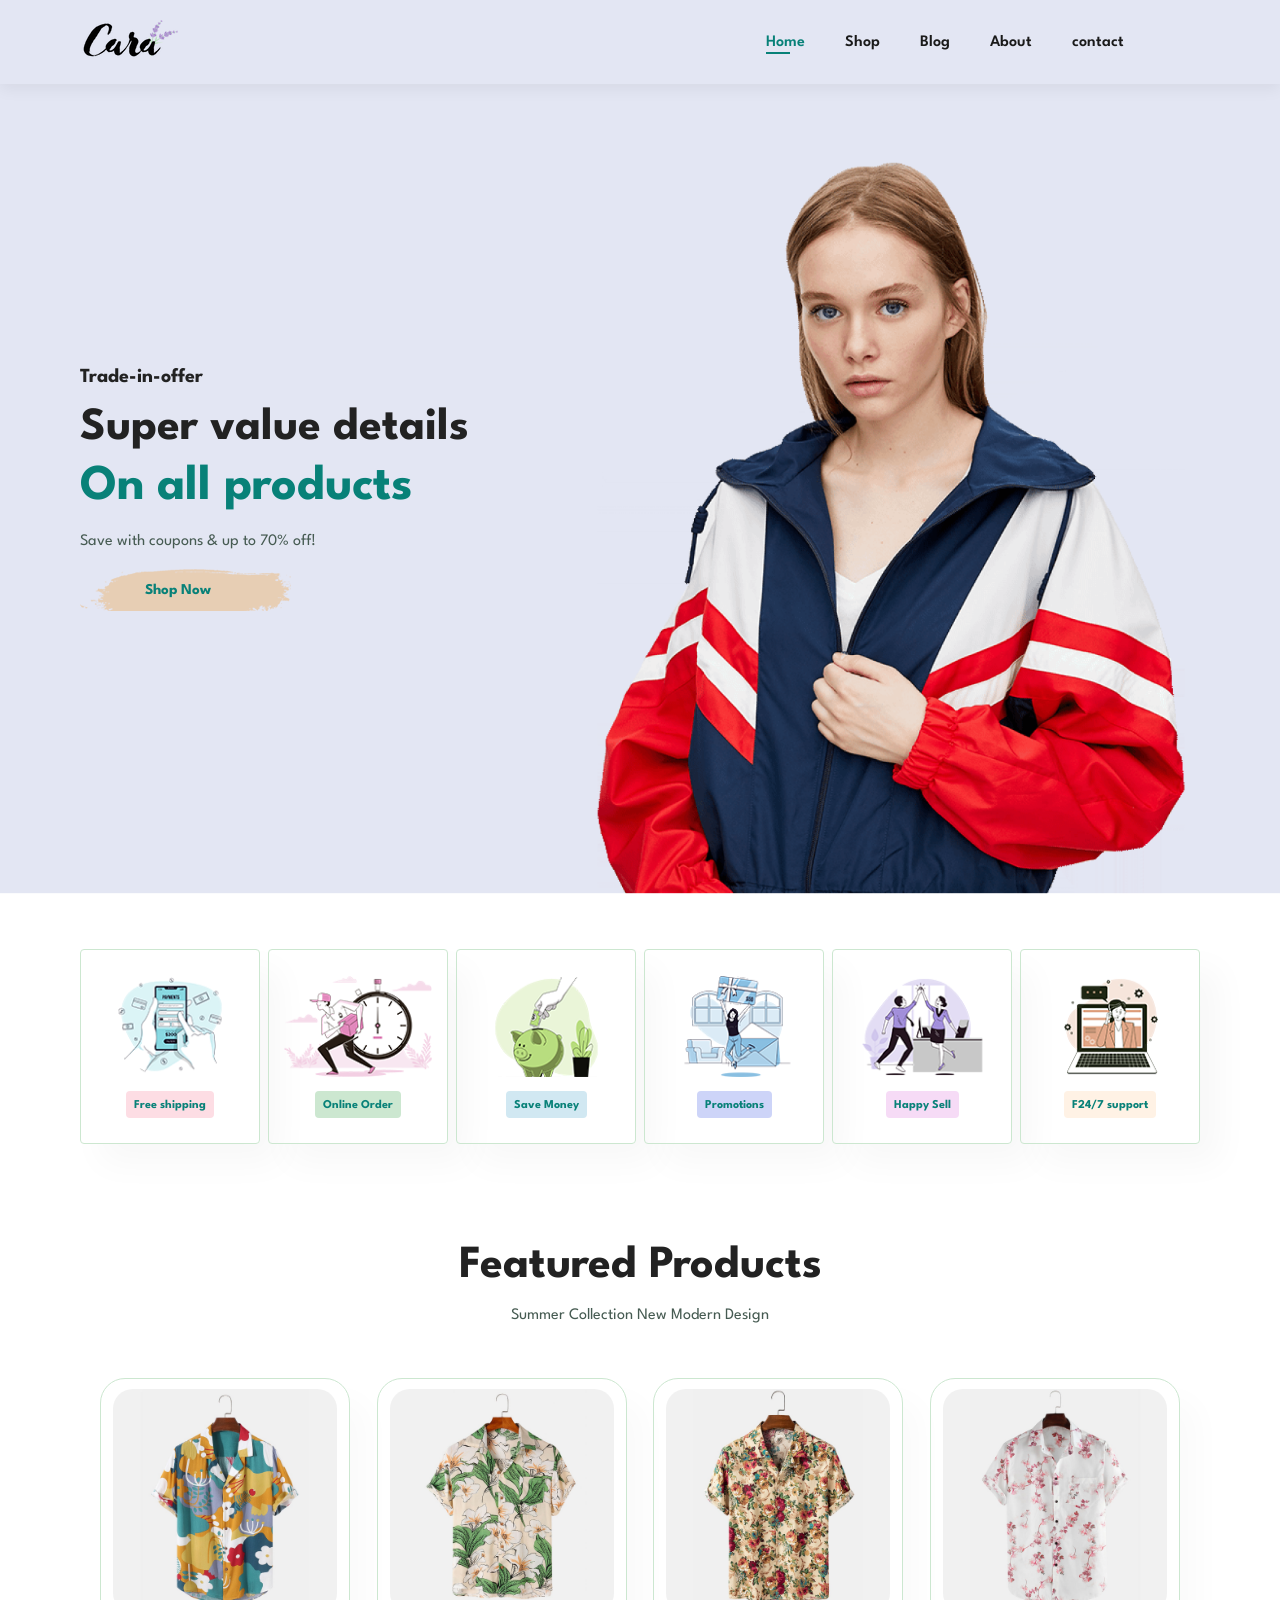
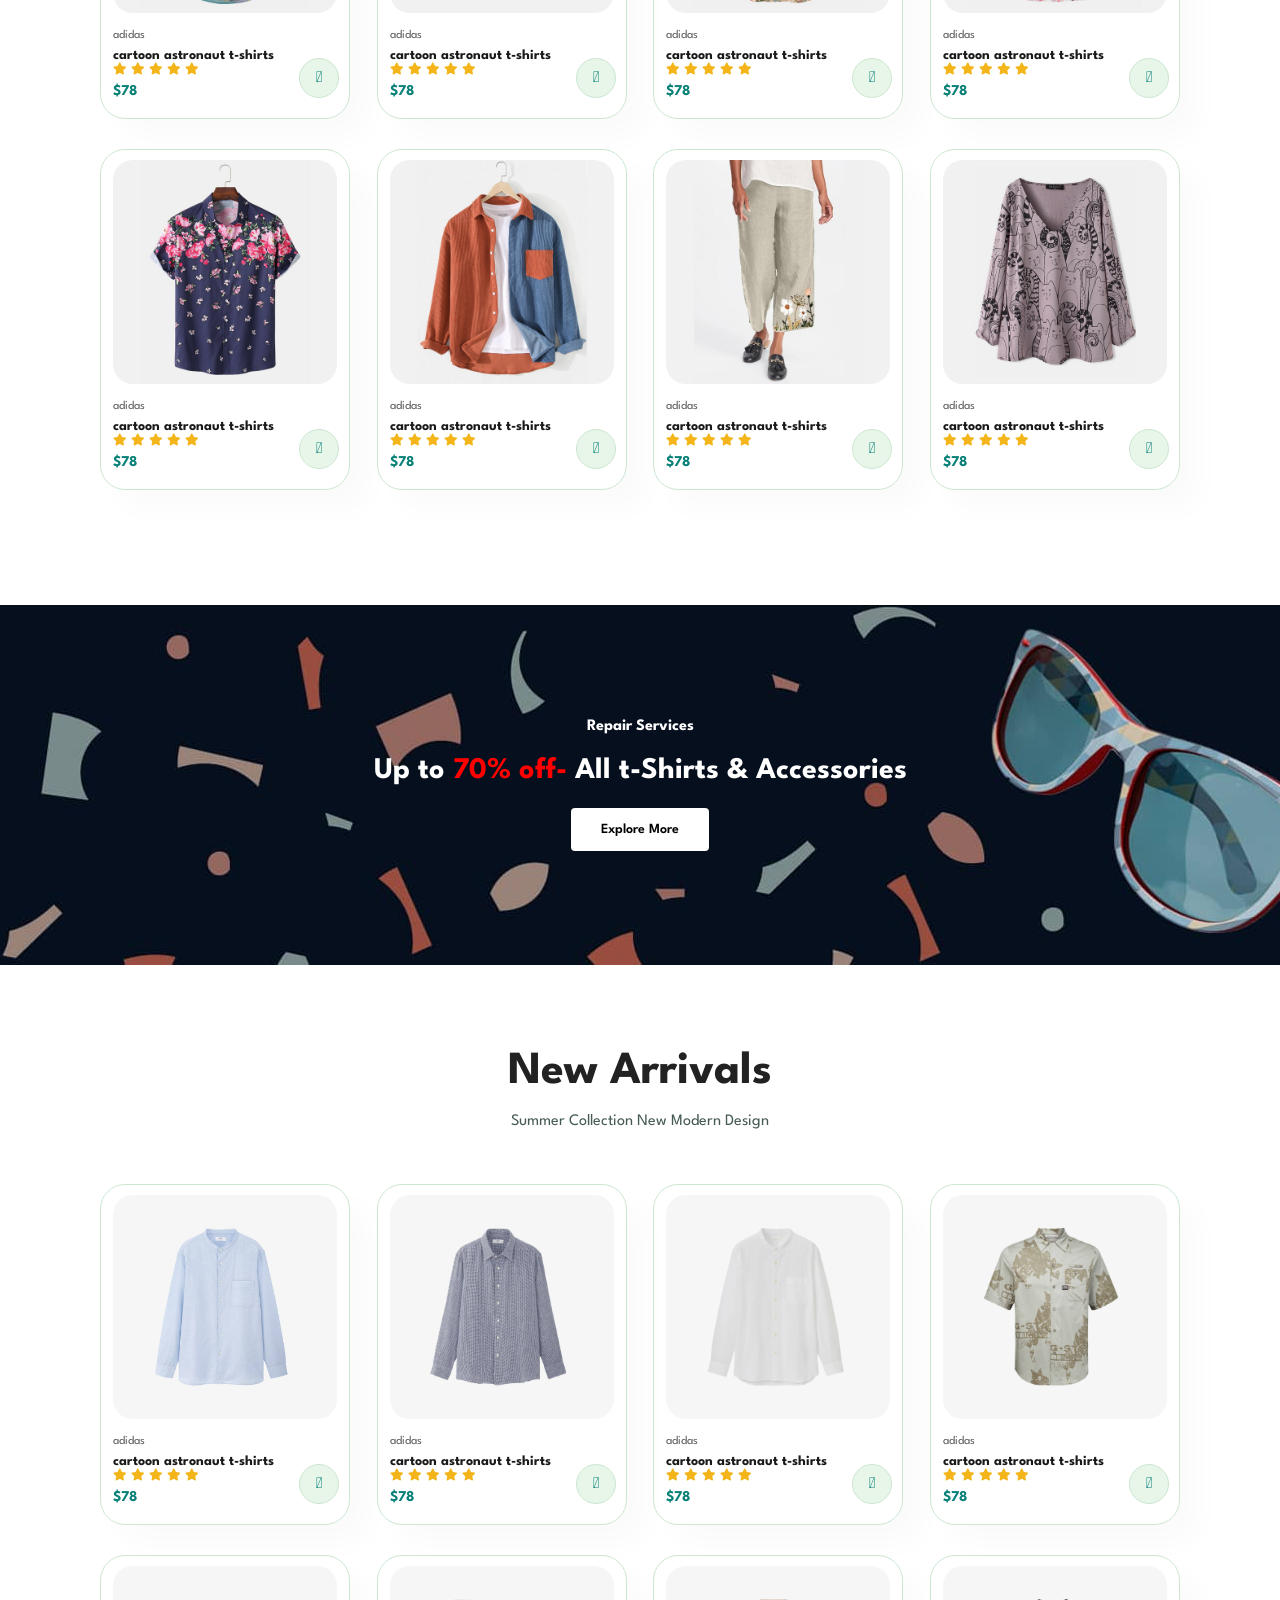
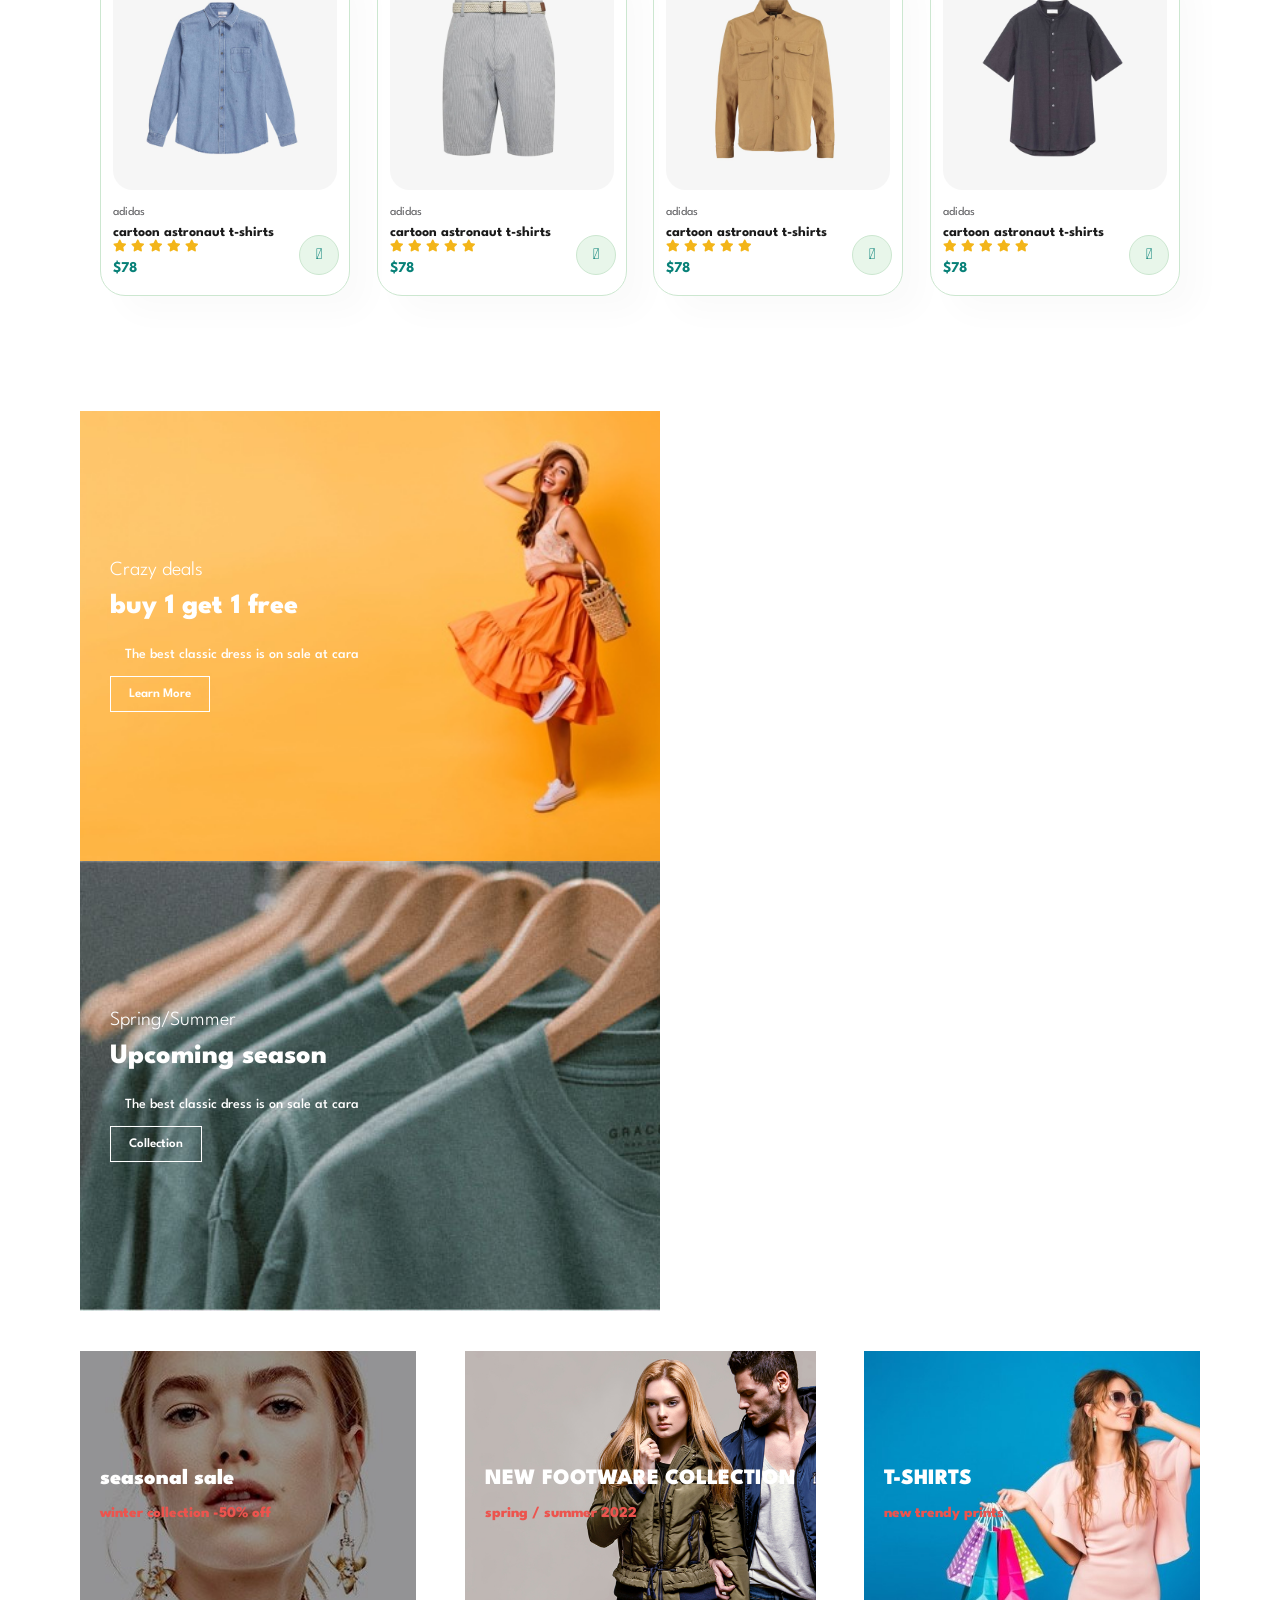
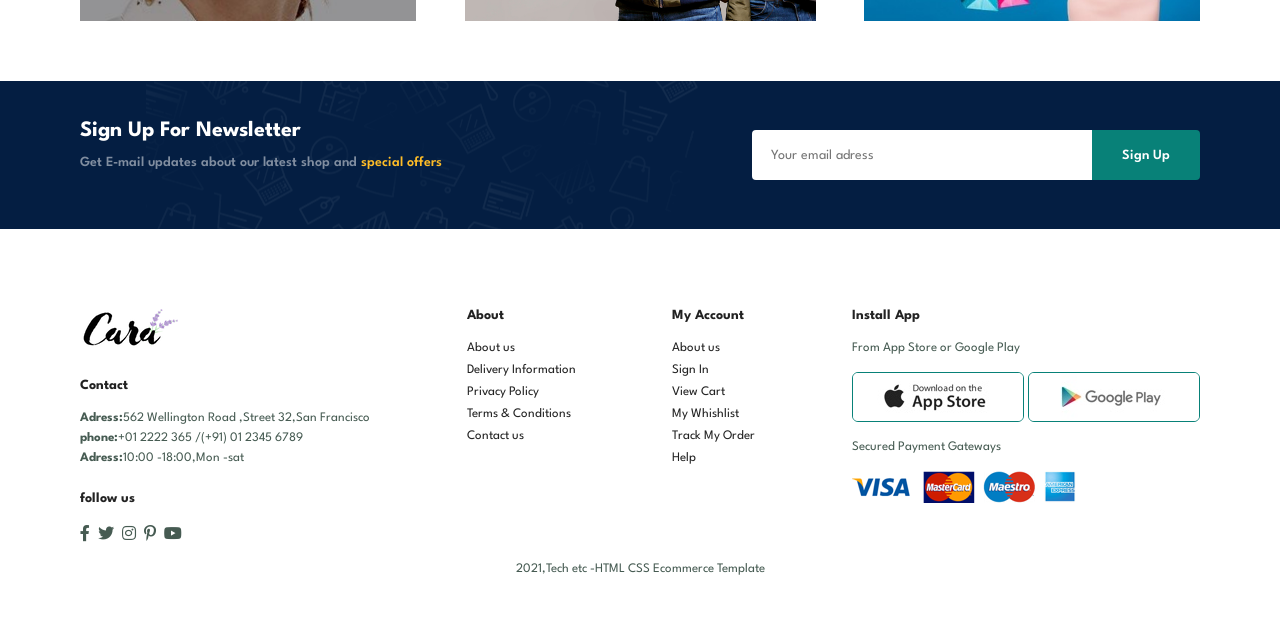
==== project/index.html @ 6c6de213 "Add files via upload" ====
<!DOCTYPE html>
<html lang="en">
    <head>
        <meta charset="UTF-8">
        <meta http-equiv="X-UA-Compatible" content="IE=edge">
        <meta name="viewport" content="width=device-width, initial-scale=1.0">
        <title> project</title>
     <link href="https://pro.fontawesome.com/releases/v5.10.0/css/all.css" rel="stylesheet" />
        <link href="style.css" rel="stylesheet">
    </head>
    <body>
      <section id="header">
        <a href="#"><img src="img/logo.png"></a>
        <div>
          <ul id="navbar">
            <li><a class="active" href="index.html">Home</a></li>
            <li><a href="shop.html">Shop</a></li>
            <li><a href="blog.html">Blog</a></li>
            <li><a href="about.html">About</a></li>
            <li><a href="contact.html">contact</a></li>
            <li><a href="cart.html"><i class="far fa-shopping-bag"></i></a></li>
          </ul>
        </div>
      </section>
      <section id="hero">
        <h4> Trade-in-offer</h4>
        <h2> Super value details</h2>
        <h1>On all products</h1>
        <p> Save with coupons & up to 70% off!</p>
        <button> Shop Now</button>
      </section>
      <section id="feature" class="section-p1">
        <div class="fe-box">
        <img src="img/f1.png" alt="">
        <h6> Free shipping</h6>
        </div>
        <div class="fe-box">
          <img src="img/f2.png" alt="">
          <h6> Online Order</h6>
          </div>
          <div class="fe-box">
            <img src="img/f3.png" alt="">
            <h6>Save Money</h6>
            </div>
            <div class="fe-box">
              <img src="img/f4.png" alt="">
              <h6>Promotions</h6>
              </div>
              <div class="fe-box">
                <img src="img/f5.png" alt="">
                <h6> Happy Sell </h6>
                </div>
                <div class="fe-box">
                  <img src="img/f6.png" alt="">
                  <h6>F24/7 support</h6>
                  </div>
      </section>
     <section id="product1" class="section-p1">
      <h2> Featured Products</h2>
      <p> Summer Collection New Modern Design</p>
      <div class="pro-container">
        <div class="pro">
          <img src="img/product/f1.jpg" alt="">
          <div class="des">
            <span> adidas</span>
            <h5>cartoon astronaut t-shirts</h5>
            <div class="star">
              <i class="fas fa-star"></i>
              <i class="fas fa-star"></i>
              <i class="fas fa-star"></i>
              <i class="fas fa-star"></i>
              <i class="fas fa-star"></i>
            </div>
            <h4> $78</h4>
          </div>
          <a href="#"><i class="fal fa-shopping-cart cart"></i></a>
        </div>
        <div class="pro">
          <img src="img/product/f2.jpg" alt="">
          <div class="des">
            <span> adidas</span>
            <h5>cartoon astronaut t-shirts</h5>
            <div class="star">
              <i class="fas fa-star"></i>
              <i class="fas fa-star"></i>
              <i class="fas fa-star"></i>
              <i class="fas fa-star"></i>
              <i class="fas fa-star"></i>
            </div>
            <h4> $78</h4>
          </div>
          <a href="#"><i class="fal fa-shopping-cart cart"></i></a>
        </div>
        <div class="pro">
          <img src="img/product/f3.jpg" alt="">
          <div class="des">
            <span> adidas</span>
            <h5>cartoon astronaut t-shirts</h5>
            <div class="star">
              <i class="fas fa-star"></i>
              <i class="fas fa-star"></i>
              <i class="fas fa-star"></i>
              <i class="fas fa-star"></i>
              <i class="fas fa-star"></i>
            </div>
            <h4> $78</h4>
          </div>
          <a href="#"><i class="fal fa-shopping-cart cart"></i></a>
        </div>
        <div class="pro">
          <img src="img/product/f4.jpg" alt="">
          <div class="des">
            <span> adidas</span>
            <h5>cartoon astronaut t-shirts</h5>
            <div class="star">
              <i class="fas fa-star"></i>
              <i class="fas fa-star"></i>
              <i class="fas fa-star"></i>
              <i class="fas fa-star"></i>
              <i class="fas fa-star"></i>
            </div>
            <h4> $78</h4>
          </div>
          <a href="#"><i class="fal fa-shopping-cart cart"></i></a>
        </div>
        <div class="pro">
          <img src="img/product/f5.jpg" alt="">
          <div class="des">
            <span> adidas</span>
            <h5>cartoon astronaut t-shirts</h5>
            <div class="star">
              <i class="fas fa-star"></i>
              <i class="fas fa-star"></i>
              <i class="fas fa-star"></i>
              <i class="fas fa-star"></i>
              <i class="fas fa-star"></i>
            </div>
            <h4> $78</h4>
          </div>
          <a href="#"><i class="fal fa-shopping-cart cart"></i></a>
        </div>
        <div class="pro">
          <img src="img/product/f6.jpg" alt="">
          <div class="des">
            <span> adidas</span>
            <h5>cartoon astronaut t-shirts</h5>
            <div class="star">
              <i class="fas fa-star"></i>
              <i class="fas fa-star"></i>
              <i class="fas fa-star"></i>
              <i class="fas fa-star"></i>
              <i class="fas fa-star"></i>
            </div>
            <h4> $78</h4>
          </div>
          <a href="#"><i class="fal fa-shopping-cart cart"></i></a>
        </div>
        <div class="pro">
          <img src="img/product/f7.jpg" alt="">
          <div class="des">
            <span> adidas</span>
            <h5>cartoon astronaut t-shirts</h5>
            <div class="star">
              <i class="fas fa-star"></i>
              <i class="fas fa-star"></i>
              <i class="fas fa-star"></i>
              <i class="fas fa-star"></i>
              <i class="fas fa-star"></i>
            </div>
            <h4> $78</h4>
          </div>
          <a href="#"><i class="fal fa-shopping-cart cart"></i></a>
        </div>
        <div class="pro">
          <img src="img/product/f8.jpg" alt="">
          <div class="des">
            <span> adidas</span>
            <h5>cartoon astronaut t-shirts</h5>
            <div class="star">
              <i class="fas fa-star"></i>
              <i class="fas fa-star"></i>
              <i class="fas fa-star"></i>
              <i class="fas fa-star"></i>
              <i class="fas fa-star"></i>
            </div>
            <h4> $78</h4>
          </div>
          <a href="#"><i class="fal fa-shopping-cart cart"></i></a>
        </div>
      </div>
     </section>
     <section id="banner" class="section-m1">
      <h4> Repair Services</h4>
      <h2>Up to <span>70% off-</span> All t-Shirts & Accessories</h2>
      <button class="normal">Explore More</button>
     </section>
     <section id="product1" class="section-p1">
      <h2>New Arrivals</h2>
      <p> Summer Collection New Modern Design</p>
      <div class="pro-container">
        <div class="pro">
          <img src="img/n1.jpg" alt="">
          <div class="des">
            <span> adidas</span>
            <h5>cartoon astronaut t-shirts</h5>
            <div class="star">
              <i class="fas fa-star"></i>
              <i class="fas fa-star"></i>
              <i class="fas fa-star"></i>
              <i class="fas fa-star"></i>
              <i class="fas fa-star"></i>
            </div>
            <h4> $78</h4>
          </div>
          <a href="#"><i class="fal fa-shopping-cart cart"></i></a>
        </div>
        <div class="pro">
          <img src="img/n2.jpg" alt="">
          <div class="des">
            <span> adidas</span>
            <h5>cartoon astronaut t-shirts</h5>
            <div class="star">
              <i class="fas fa-star"></i>
              <i class="fas fa-star"></i>
              <i class="fas fa-star"></i>
              <i class="fas fa-star"></i>
              <i class="fas fa-star"></i>
            </div>
            <h4> $78</h4>
          </div>
          <a href="#"><i class="fal fa-shopping-cart cart"></i></a>
        </div>
        <div class="pro">
          <img src="img/n3.jpg" alt="">
          <div class="des">
            <span> adidas</span>
            <h5>cartoon astronaut t-shirts</h5>
            <div class="star">
              <i class="fas fa-star"></i>
              <i class="fas fa-star"></i>
              <i class="fas fa-star"></i>
              <i class="fas fa-star"></i>
              <i class="fas fa-star"></i>
            </div>
            <h4> $78</h4>
          </div>
          <a href="#"><i class="fal fa-shopping-cart cart"></i></a>
        </div>
        <div class="pro">
          <img src="img/n4.jpg" alt="">
          <div class="des">
            <span> adidas</span>
            <h5>cartoon astronaut t-shirts</h5>
            <div class="star">
              <i class="fas fa-star"></i>
              <i class="fas fa-star"></i>
              <i class="fas fa-star"></i>
              <i class="fas fa-star"></i>
              <i class="fas fa-star"></i>
            </div>
            <h4> $78</h4>
          </div>
          <a href="#"><i class="fal fa-shopping-cart cart"></i></a>
        </div>
        <div class="pro">
          <img src="img/n5.jpg" alt="">
          <div class="des">
            <span> adidas</span>
            <h5>cartoon astronaut t-shirts</h5>
            <div class="star">
              <i class="fas fa-star"></i>
              <i class="fas fa-star"></i>
              <i class="fas fa-star"></i>
              <i class="fas fa-star"></i>
              <i class="fas fa-star"></i>
            </div>
            <h4> $78</h4>
          </div>
          <a href="#"><i class="fal fa-shopping-cart cart"></i></a>
        </div>
        <div class="pro">
          <img src="img/n6.jpg" alt="">
          <div class="des">
            <span> adidas</span>
            <h5>cartoon astronaut t-shirts</h5>
            <div class="star">
              <i class="fas fa-star"></i>
              <i class="fas fa-star"></i>
              <i class="fas fa-star"></i>
              <i class="fas fa-star"></i>
              <i class="fas fa-star"></i>
            </div>
            <h4> $78</h4>
          </div>
          <a href="#"><i class="fal fa-shopping-cart cart"></i></a>
        </div>
        <div class="pro">
          <img src="img/n7.jpg" alt="">
          <div class="des">
            <span> adidas</span>
            <h5>cartoon astronaut t-shirts</h5>
            <div class="star">
              <i class="fas fa-star"></i>
              <i class="fas fa-star"></i>
              <i class="fas fa-star"></i>
              <i class="fas fa-star"></i>
              <i class="fas fa-star"></i>
            </div>
            <h4> $78</h4>
          </div>
          <a href="#"><i class="fal fa-shopping-cart cart"></i></a>
        </div>
        <div class="pro">
          <img src="img/n8.jpg" alt="">
          <div class="des">
            <span> adidas</span>
            <h5>cartoon astronaut t-shirts</h5>
            <div class="star">
              <i class="fas fa-star"></i>
              <i class="fas fa-star"></i>
              <i class="fas fa-star"></i>
              <i class="fas fa-star"></i>
              <i class="fas fa-star"></i>
            </div>
            <h4> $78</h4>
          </div>
          <a href="#"><i class="fal fa-shopping-cart cart"></i></a>
        </div>
      </div>
     </section>
     <section id="sm-banner" class="section-p1">
      <div class="banner-box">
        <h4> Crazy deals</h4>
        <h2>buy 1 get 1 free</h2>
        <span> The best classic dress is on sale at cara</span>
        <button class="white"> Learn More</button>
      </div>
      <div class="banner-box banner-box2">
        <h4> Spring/Summer</h4>
        <h2>Upcoming season</h2>
        <span> The best classic dress is on sale at cara</span>
        <button class="white">Collection</button>
      </div>
     </section>
     <section id="banner3">
      <div class="banner-box">
        <h2>seasonal sale</h2>
        <h3> winter collection -50% off</h3>
      </div>
      <div class="banner-box banner-box2">
        <h2>NEW FOOTWARE COLLECTION</h2>
        <h3>spring / summer 2022</h3>
      </div>
      <div class="banner-box banner-box3">
        <h2>T-SHIRTS</h2>
        <h3>new trendy prints</h3>
      </div>
     </section>
     <section id="newsletter" class="section-p1 section-m1 ">
      <div class="newstext">
        <h4>Sign Up For Newsletter</h4>
        <p>Get E-mail updates about our latest shop and <span>special offers</span></p>
      </div>
      <div class="form">
        <input type="text" placeholder="Your email adress">
        <button class="normal">Sign Up</button>
      </div>
     </section>
     <footer class="section-p1">
      <div class="col">
        <img  class="logo" src="img/logo.png" alt="">
        <h4> Contact</h4>
        <p> <strong>Adress:</strong>562 Wellington Road ,Street 32,San Francisco</p>
        <p> <strong>phone:</strong>+01 2222 365 /(+91) 01 2345 6789</p>
        <p> <strong>Adress:</strong>10:00 -18:00,Mon -sat</p>
        <div class="follow">
          <h4> follow us</h4>
          <div class="icon">
            <i class="fab fa-facebook-f"></i>
            <i class="fab fa-twitter"></i>
            <i class="fab fa-instagram"></i>
            <i class="fab fa-pinterest-p"></i>
            <i class="fab fa-youtube"></i>
          </div>
        </div>
      </div>
      <div class="col">
        <h4>About</h4>
        <a href="#">About us</a>
        <a href="#">Delivery Information</a>
        <a href="#">Privacy Policy</a>
        <a href="#">Terms & Conditions</a>
        <a href="#">Contact us</a>
      </div>
      <div class="col">
        <h4>My Account</h4>
        <a href="#">About us</a>
        <a href="#">Sign In</a>
        <a href="#">View Cart</a>
        <a href="#">My Whishlist</a>
        <a href="#">Track My Order</a>
          <a href="#">Help</a>
      </div>
      <div class="col install">
        <h4> Install App</h4>
        <p>From App Store or Google Play</p>
        <div class="row">
          <img src="img/app.jpg" alt="">
          <img src="img/play.jpg" alt="">
        </div>
        <p>Secured Payment Gateways</p>
        <img src="img/pay.png" alt="">
      </div>
      <div class="copyright">
        <p> 2021,Tech etc -HTML CSS Ecommerce Template</p>
      </div>
     </footer>
      <script src="script.js"></script>
      </body>
      </html>
---- project/style.css ----
@import url('https://fonts.googleapis.com/css2?family=spartan:wght@100;200;300;400;500;600;700;800;900&display=swap');
 *{
  margin: 0; 
  padding: 0;
  box-sizing: border-box;
  font-family: 'spartan', sans-serif;
} 
h1 {
    font-size: 50px;
    line-height: 64px;
    color: #222;
}
h2 {
    font-size: 46px;
    line-height: 54px;
    color: #222; 
}
h4 {
    font-size: 20px;
    color: #222;
}
h6 {
    font-weight: 700;
    font-size: 12px;
}
p{
    font-size: 16px;
    color: #465b52;
    margin: 15px 0 20px 0;
}
.section-p1 {
    padding: 40px 80px ;
}
.section-m1 {
    margin: 40px 0;
}
button.normal{
    font-size: 14px;
    font-weight: 600;
    padding: 15px 30px;
    color: #000;
    background-color:#fff;
    border-radius: 4px;
    cursor: pointer;
    border: none;
    outline: none;
    transition: 0.2s;
}
button.white{
    font-size: 13px;
    font-weight: 600;
    padding: 11px 18px;
    color: #fff;
    background-color:transparent;
    cursor: pointer;
    border: 1px solid #fff;
    outline: none;
    transition: 0.2s;
}


body{
    width: 100%;
}
#header {
    display: flex;
    align-items: center;
    justify-content: space-between;
    padding: 20px 80px;
    background-color: #E3E6F3;
    box-shadow: 0 5px 15px rgba(0, 0, 0, 0.06);
    z-index: 999;
    position: sticky;
    top: 0;
    left: 0;
}
#navbar {
    display:flex;
    align-items: center;
    justify-content: space-between;
}
#navbar li{
    list-style: none;
    padding: 0 20px;
    position: relative;
}
#navbar li a{
    text-decoration: none;
    font-size: 16px;
    font-weight: 600;
    color: #1a1a1a;
    transition: 0.3s ease;
}
#navbar li a:hover,
#navbar li a.active {
    color: #088178;
}
#navbar li a.active::after,
    #navbar li a:hover::after{
    content: "";
    width: 30%;
    height: 2px;
    background:#088178 ;
    position: absolute;
    bottom: -4px;
    left: 20px;
}
#hero{
    background-image: url("img/hero4.png");
    height: 90vh;
    width: 100;
    background-size: cover;
    background-position: top 25%  right 0;
    padding: 0 80px;
    display: flex;
    flex-direction: column;
    align-items: flex-start;
    justify-content: center;
}
#hero h4{
    padding-bottom: 15px;
}

#hero h1{
    color: #088178;
}
#hero button{
    background-image: url("img/button.png");
    background-color: transparent;
    color: #088178;
    border: 0;
    padding: 14px 80px 14px 65px;
    background-repeat: no-repeat;
    cursor: pointer;
    font-weight: 700;
    font-size: 15px;
}
#feature{
display: flex;
align-items: center;
justify-content: space-between;
flex-wrap: wrap;
}
#feature  .fe-box{
width: 180px;
text-align: center;
padding: 25px 15px;
box-shadow: 20px 20px 34px rgba(0, 0,0, 0.03);
border: 1px solid #cce7d0;
border-radius: 4px;
margin: 15px 0;
}
#feature  .fe-box:hover{
box-shadow: 10px 10px 54px rgba(70,62,221,0.1);
}
#feature .fe-box img{
    width: 100%;
    margin-bottom: 10px;
}
#feature  .fe-box h6{
    display: inline-block;
    padding: 9px 8px 6px 8px;
    line-height: 1;
    border-radius: 4px;
    color: #088178;
    background-color: #fddde4;
}
#feature  .fe-box:nth-child(2) h6{
    background-color: #cce7d0;
}
#feature  .fe-box:nth-child(3) h6{
    background-color: #d1e8f2;
}
#feature  .fe-box:nth-child(4) h6{
    background-color: #cdd4f8;
}
#feature  .fe-box:nth-child(5) h6{
    background-color: #f6dbf6;
}
#feature  .fe-box:nth-child(6) h6{
    background-color: #fff2e5;
}
#product1{
    text-align: center;
}
#product1 .pro-container{
    display: flex;
    justify-content: space-between;
    padding: 20px;
    flex-wrap: wrap;
}
#product1 .pro{
    width: 23%;
    min-width: 250px;
    padding: 10px 12px ;
    border: 1px solid #cce7d0;
    border-radius: 25px;
    cursor: pointer;
    box-shadow: 20px 20px 30px rgba(0, 0,0, 0.02);
    margin: 15px 0;
    transition: 0.2s ease;
    position: relative;
}
#product1 .pro:hover{
    box-shadow: 20px 20px 30px rgba(0, 0,0, 0.06);
}
#product1 .pro img {
    width: 100%;
    border-radius: 20px;
}
#product1 .pro .des{
    text-align: start;
    padding: 10px 0;
}
#product1 .pro .des span{
    color: #606063;
    font-size: 12px;
}
#product1 .pro .des h5{
   padding-top: 7px; 
   color: #1a1a1a;
   font-size: 14px;
}
#product1 .pro .des i{
    font-size: 12px;
    color: rgb(243,181,25);
}
#product1 .pro .des h4{
    padding-top: 7px;
    font-size: 15px;
    font-weight: 700;
    color: #088178;
}
#product1 .pro .cart{
    width: 40px;
    height: 40px;
    line-height: 40px;
    border-radius: 50px;
    background-color: #e8f6ea;
    font-weight: 500;
    color: #088178;
    border: 1px solid #cce7d0;
    position: absolute;
    bottom: 20px;
    right: 10px;
}
#banner {
    display: flex;
    flex-direction: column;
    justify-content: center;
    align-items: center;
    text-align: center;
    background-image: url("img/b2.jpg");
    width: 100%;
    height: 40vh;
    background-size: cover;
    background-position: center;
}
#banner h4{
   color: #fff;  
   font-size: 16px;
}
#banner h2{
    color: #fff;  
    font-size: 30px;
    padding: 10px 0;
 }
 #banner h2 span{
    color:red
 }
#banner button:hover{
    background: #088178;
    color: #fff;
}
    #sm-banner{
        display: flex;
        justify-content: space-between;
        flex-wrap: wrap;
    }

#sm-banner .banner-box{
    display: flex;
    flex-direction: column;
    justify-content: center;
    align-items:flex-start;
    background-image: url("img/b17.jpg");
    min-width:580px;
    height: 50vh;
    background-size: cover;
    background-position: center;  
    padding: 30px;
}
#sm-banner .banner-box2{
    background-image: url("img/b10.jpg");
}
#sm-banner h4{
    color: #fff;
    font-size: 20px;
    font-weight: 300;
}
#sm-banner h2{
    color: #fff;
    font-size: 28px;
    font-weight: 800;
}
#sm-banner span{
    color: #fff;
    font-size: 14px;
    font-weight: 500;
    padding: 15px;
}
#sm-banner .banner-box:hover button{
     background-color: #088178;
     border: 1px solid #088178;
}
#banner3{
    display: flex;
    justify-content: space-between;
    flex-wrap: wrap;
    padding: 0 80px;
}
#banner3 .banner-box {
    display: flex;
    flex-direction: column;
    justify-content: center;
    align-items:flex-start;
    background-image: url("img/b7.jpg");
    min-width:30%;
    height: 30vh;
    background-size: cover;
    background-position: center;  
    padding: 20px;
    margin-bottom: 20px;
}
#banner3 .banner-box2{
background-image: url("img/b4.jpg");
}
#banner3 .banner-box3{
    background-image: url("img/b18.jpg");
    }
#banner3 h2{
color: #fff;
font-weight: 900;
font-size: 22px;
}
#banner3 h3{
    color: #ec544e;
    font-weight: 800;
    font-size: 15px;
    }
 #newsletter {
display: flex;
justify-content: space-between;
flex-wrap: wrap;
align-items: center;
background-image: url("img/b14.png");
background-repeat: no-repeat;
background-position: 20% 30%;
background-color: #041e42;
}
#newsletter h4{
    font-size: 22px;
    font-weight: 700;
    color: #fff;
}
#newsletter p{
    font-size: 14px;
    font-weight: 600;
    color: #818ea0;
}
#newsletter p span{
    color: #ffbd27;
}
#newsletter .form{
    display: flex;
    width: 40%;
}
#newsletter input{
    height: 3.125rem;
    padding: 0 1.25em;
    font-size: 14px;
    width: 100%;
    border: 1px solid transparent;
    border-radius: 4px;
    outline: none;
    border-top-right-radius: 0;
    border-bottom-right-radius: 0;
}
#newsletter button{
    background-color: #088178;
    color: white;
    white-space: nowrap;
    border-top-left-radius: 0;
    border-bottom-left-radius: 0;
}
footer{
    display: flex;
    flex-wrap: wrap;
    justify-content: space-between;
}
footer .col{
    display: flex;
    flex-direction: column;
    align-items: flex-start;
    margin-bottom: 20px;
}
footer .logo{
    margin-bottom: 30px;
}
footer h4{
    font-size: 14px;
    padding-bottom: 20px;
}
footer p{
    font-size: 13px;
    margin: 0 0 8px 0;
}
footer a{
    font-size: 13px;
    text-decoration: none;
    color: #222;
    margin-bottom: 10px;
}
footer .follow{
    margin-top: 20px;
}
footer .follow i{
    color: #465b52;
    padding-right: 4px;
    cursor: pointer;
}
footer .install .row img{
border: 1px solid #088178;
border-radius: 6px;
}
footer .install img{
    margin: 10px 0 15px 0;
}
footer .follow i:hover,
footer a:hover{
    color: #088178;
}
footer .copyright{
    width: 100%;
    text-align: center;
}
#page-header{
    background-image: url("img/b1.jpg");
    width: 100%;
    height: 40vh;
    background-size: cover;
    display: flex;
    justify-content: center;
    text-align: center;
    flex-direction: column;
    padding: 14px;
}
#page-header h2,
#page-header p{
color: white;
}
#pagination{
    text-align: center;
}
#pagination a{
    text-decoration: none;
    background-color: #088178;
    padding: 15px 20px;
    border-radius: 4px;
    color: #fff;
    font-weight: 600;
}
#pagination a i{
    font-size: 16px;
    font-weight: 600;
}
#prodetails{
    display: flex;
    margin-top: 20px;
}
#prodetails .single-pro-image{
width: 40%;
margin-right: 50px;
}
.small-img-group{
    display: flex;
    justify-content: space-between;
}
.small-img-col{
    flex-basis: 24%;
    cursor: pointer;
}
#prodetails .single-pro-details{ 
    width: 50%;
    padding-top: 30px;
}
#prodetails .single-pro-details h4{ 
    padding: 40px 0 20px 0;
}
#prodetails .single-pro-details h2{ 
    font-size: 26px;
}
#prodetails .single-pro-details select{ 
    display: block;
    padding: 5px 10px;
    margin-bottom: 10px;
}
#prodetails .single-pro-details input{
    width: 50px;
    height: 47px;
    padding-left: 10px;
    font-size: 16px;
    margin-right: 10px;
}
#prodetails .single-pro-details input:focus{
outline: none;
}
#prodetails .single-pro-details button{
    background: #088178;
    color: #fff;
}
#prodetails .single-pro-details span{
    line-height: 25px;
}
#page-header.blog-header{
background-image: url("img/b19.jpg");
}
#blog{
    padding: 150px 150px 0 150px;
}
#blog .blog-box{
    display: flex;
    align-items: center;
    width: 100%;
    position: relative;
    padding-bottom: 90px;
}

#blog .blog-img{
    width: 50%;
    margin-right: 40px;
}   
#blog  img{
    width: 100%;
    height: 300px;
    object-fit: cover;
}
#blog .blog-details{
    width: 50%;
}   
#blog .blog-details a{
    text-decoration: none;
    font-size: 11px;
    color: #000;
    font-weight: 700;
    position: relative;
    transition: 0.3s ;
}
#blog .blog-details a::after{
    content: "";
    width: 50px;
    height: 1px;
    background-color: #000;
    position: absolute;
    top: 4px;
    right: -60px;
}
#blog .blog-details a:hover{
    color: #088178;
}
#blog .blog-details a:hover:after{
    background-color: #088178;
}
#blog .blog-box h1{
    position: absolute;
    top: -40px;
    left: 0;
    font-size: 70px;
    font-weight: 700;
    color: #c9cbce;
    z-index: -9;
}
#page-header.about-header{
    background-image: url("img/banner.png");
}
#about-head{
    display: flex;
    align-items: center;
}
#about-head img{
    width: 50%;
    height: auto;
}
#about-head div{
    padding-left: 40px;
}
#about-app{
    text-align: center;
}
#about-app .video{
    width: 70%;
    height: 100%;
    margin: 30px auto 0 auto;
}
#about-app .video video{
    width: 100%;
    height: 100%;
    border-radius: 20px;
}
#contact-details{
    display: flex;
    align-items: center;
    justify-content: space-between;
}
#contact-details .details {
    width: 40%;
}
#contact-details .details span,
#form-details form span {
    font-size: 12px;
}
#contact-details .details h2,
#form-details form h2 {
    font-size: 26px;
    line-height: 35px;
    padding: 20px 0;
}
#contact-details .details h3 {
    font-size: 16px;
  padding-bottom: 15px;
}
#contact-details .details li{
    list-style: none;
    display: flex;
    padding: 10px 0;
}
#contact-details .details li i{
    font-size: 14px;
    padding-right: 22px;
}
#contact-details .details li p{
    margin: 0;
    font-size: 14px;
}
#contact-details .map{
    width: 55%;
    height: 400px;
}
#contact-details .map iframe{
    width:100%;
    height: 100%;
}
#form-details{
    display: flex;
    justify-content: space-between;
    margin: 30px;
    padding: 80px;
    border: 1px solid #e1e1e1;
}
#form-details form{
    width: 65%;
    display: flex;
    flex-direction: column;
    align-items: flex-start;
}
#form-details form input,
#form-details form textarea{
    width: 100%;
    padding: 12px 15px ;
    outline: none;
    margin-bottom: 20px;
    border: 1px solid #e1e1e1;
}
#form-details form button{
    background-color: #088178;
    color: #fff;
}
#form-details .people div{
    padding-bottom: 25px;
    display: flex;
    align-items: flex-start;
}
#form-details .people div  img{
width: 65px;
height: 65px;
object-fit: cover;
margin-right: 15px;
}
#form-details .people div p{
    margin: 0;
    font-size: 13px;
    line-height: 25px;
}
#form-details .people div p span{
    display: block;
    font-size: 16px;
    font-weight: 600;
    color: #000;
}
#cart table{
    width: 100%;
    border-collapse: collapse;
    table-layout: fixed;
    white-space: nowrap;
}
#cart table img{
    width: 70px;
}
#cart table td:nth-child(1){
    width: 100px;
    text-align: center;
}
#cart table td:nth-child(2){
    width: 150px;
    text-align: center;
}
#cart table td:nth-child(3){
    width: 250px;
    text-align: center;
}
#cart table td:nth-child(4),
    #cart table td:nth-child(5),
        #cart table td:nth-child(6){
    width: 150px;
    text-align: center;
}
#cart table td:nth-child(5) input{
    width: 70px;
    padding: 10px 5px 10px 15px;
}
#cart table thead{
    border: 1px solid #e2e9e1;
    border-left: none;
    border-right: none;
}
#cart table thead td{
    font-weight: 700;
    text-transform: uppercase;
    font-size: 13px;
    padding: 18px 0;
}
#cart table tbody tr td{
     padding-top: 15px;
}
#cart table tbody td{
    font-size: 13px;
}
#cart-add{
    display: flex;
    flex-wrap: wrap;
    justify-content: space-between;
}
 #coupon{
width: 50%;
margin-bottom: 30px;
}
#coupon h3,
#subtotal h3{
    padding-bottom: 15px;
}
#coupon input{
    padding: 10px 20px;
    outline: none;
    width: 60%;
    margin-right: 10px;
    border: 1px solid #e2e9e1;
}
#coupon button,
#subtotal button{
    background-color: #088178;
    color: #fff;
    padding: 12px 20px;
}
#subtotal{
    width: 50%;
    margin-bottom: 30px;
    border: 1px solid #e2e9e1;
    padding: 30px;
}
#subtotal table{
    border-collapse: collapse;
    width: 100%;
    margin-bottom: 20px;
}
#subtotal table td{
    width: 50%;
    border: 1px solid #e2e9e1;
    padding: 10px;
    font-size: 13px;
}
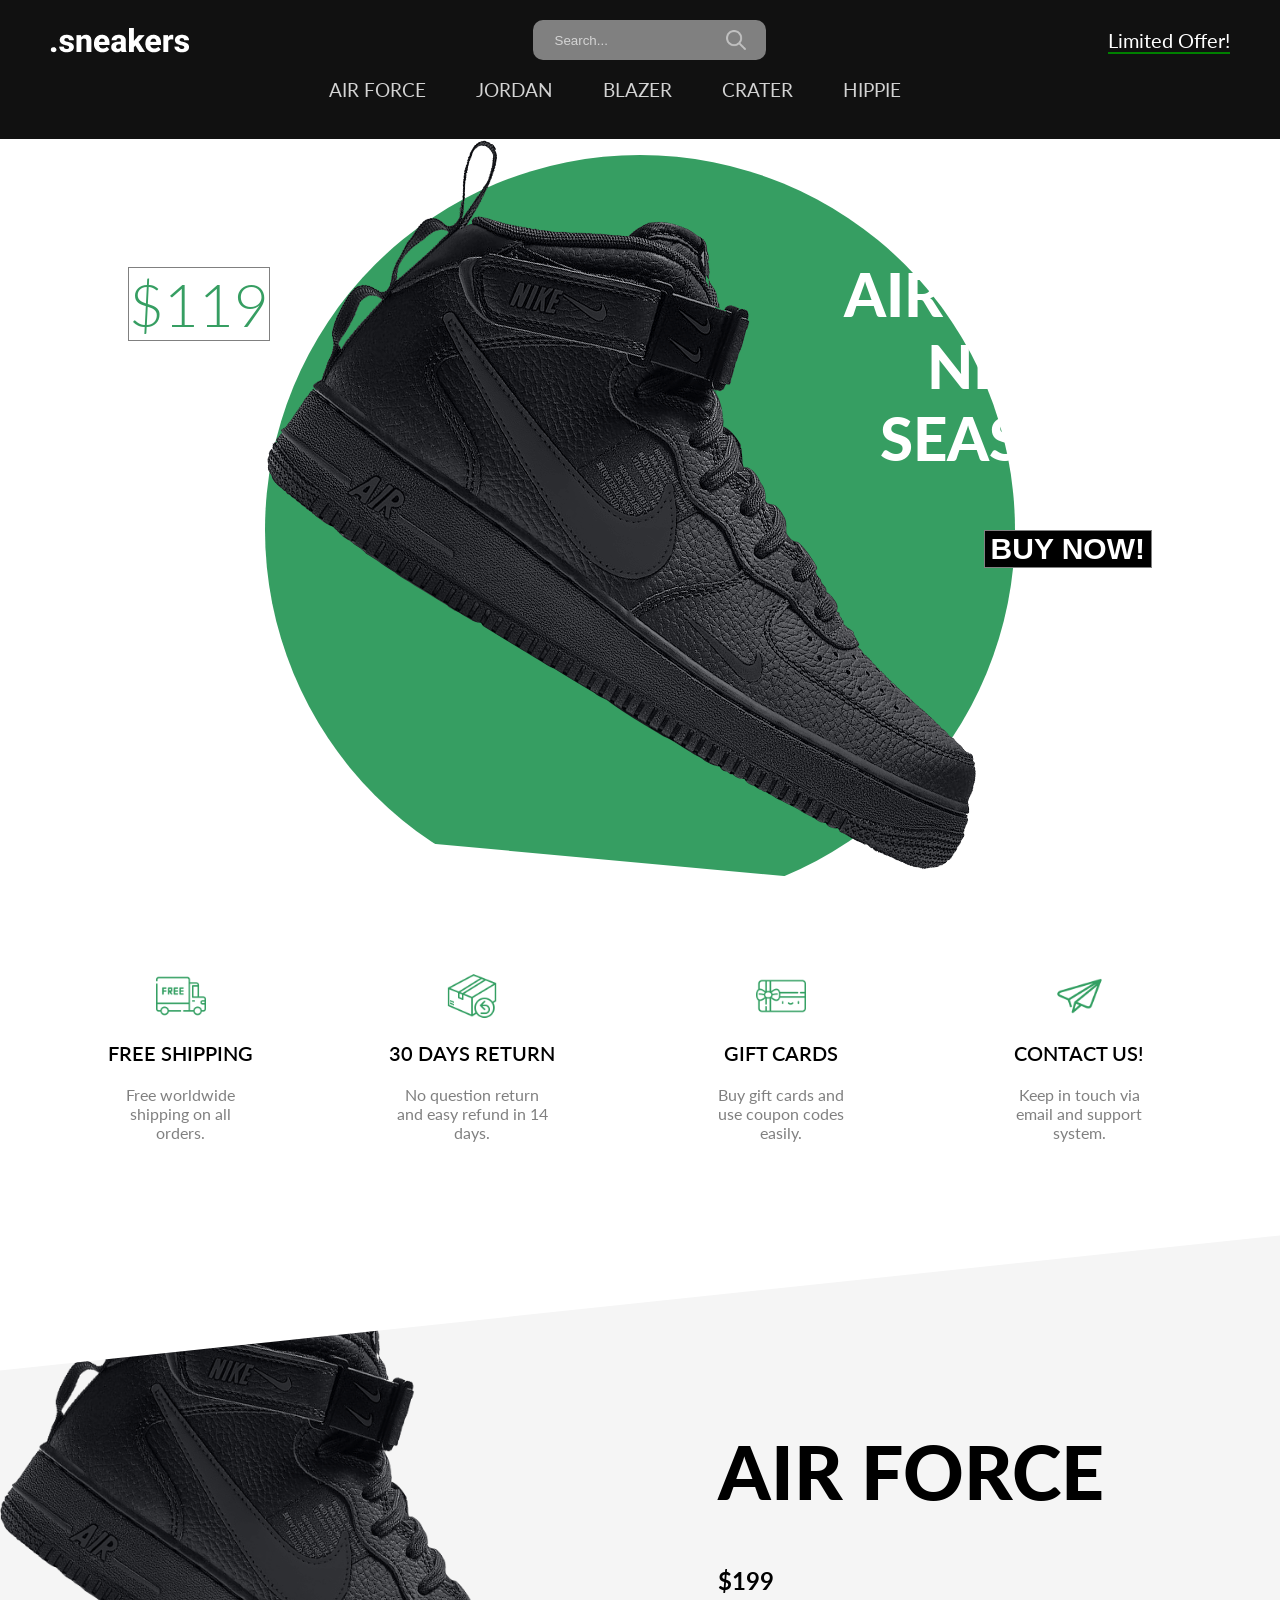
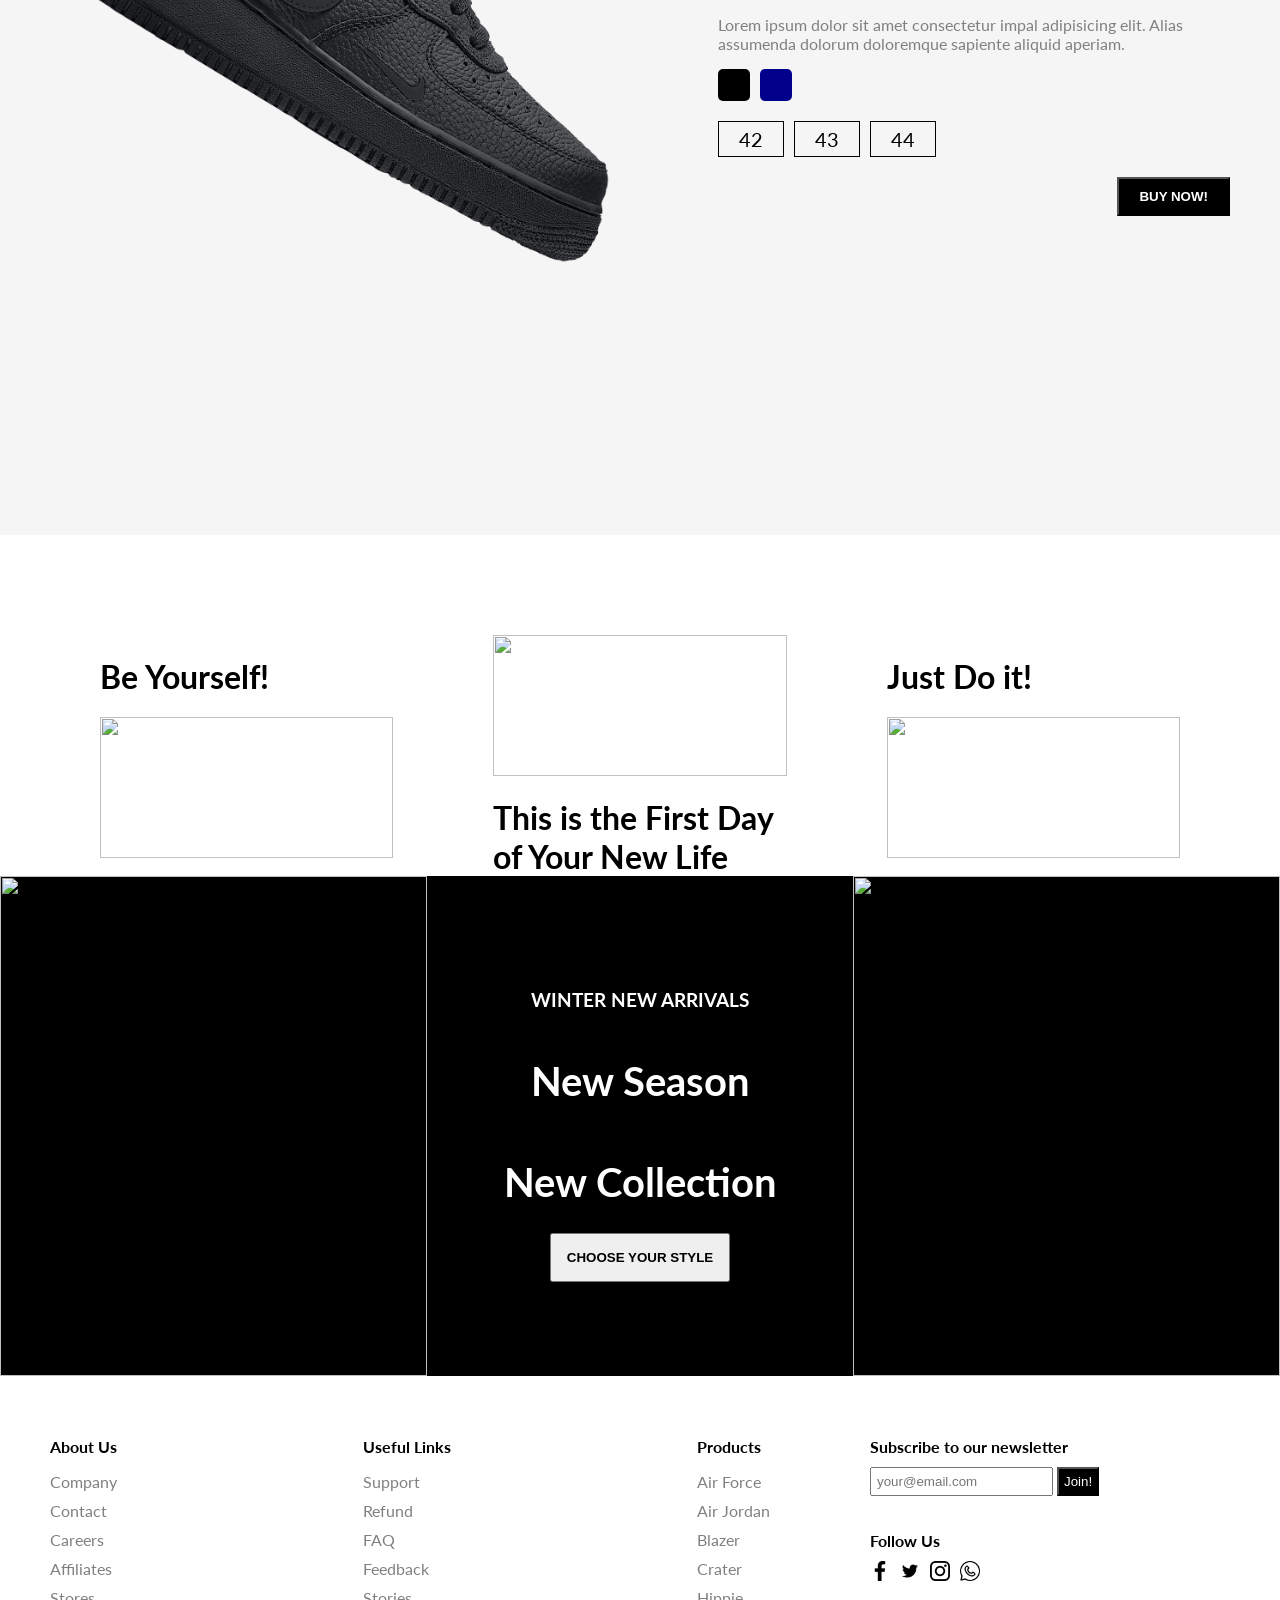
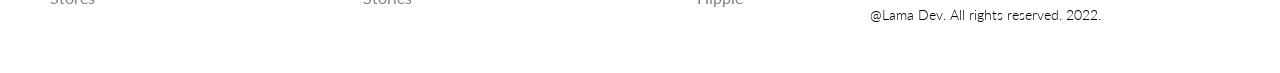
==== commit ab78462a: "Add files via upload" ====
--- a/project/index.html
+++ b/project/index.html
@@ -1,421 +1,245 @@
- <!DOCTYPE html>
 <html lang="en">
-    <head>
-        <meta charset="UTF-8">
-        <meta http-equiv="X-UA-Compatible" content="IE=edge">
-        <meta name="viewport" content="width=device-width, initial-scale=1.0">
-        <title> project</title>
-     <link href="https://pro.fontawesome.com/releases/v5.10.0/css/all.css" rel="stylesheet" />
-        <link href="style.css" rel="stylesheet">
-    </head>
-    <body>
-      <section id="header">
-        <a href="#"><img src="img/logo.png"></a>
-        <div>
-          <ul id="navbar">
-            <li><a class="active" href="index.html">Home</a></li>
-            <li><a href="shop.html">Shop</a></li>
-            <li><a href="blog.html">Blog</a></li>
-            <li><a href="about.html">About</a></li>
-            <li><a href="contact.html">contact</a></li>
-            <li><a href="cart.html"><i class="far fa-shopping-bag"></i></a></li>
-          </ul>
-        </div>
-      </section>
-      <section id="hero">
-        <h4> Trade-in-offer</h4>
-        <h2> Super value details</h2>
-        <h1>On all products</h1>
-        <p> Save with coupons & up to 70% off!</p>
-        <button> Shop Now</button>
-      </section>
-      <section id="feature" class="section-p1">
-        <div class="fe-box">
-        <img src="img/f1.png" alt="">
-        <h6> Free shipping</h6>
-        </div>
-        <div class="fe-box">
-          <img src="img/f2.png" alt="">
-          <h6> Online Order</h6>
-          </div>
-          <div class="fe-box">
-            <img src="img/f3.png" alt="">
-            <h6>Save Money</h6>
-            </div>
-            <div class="fe-box">
-              <img src="img/f4.png" alt="">
-              <h6>Promotions</h6>
-              </div>
-              <div class="fe-box">
-                <img src="img/f5.png" alt="">
-                <h6> Happy Sell </h6>
+
+<head>
+    <meta charset="UTF-8">
+    <meta http-equiv="X-UA-Compatible" content="IE=edge">
+    <meta name="viewport" content="width=device-width, initial-scale=1.0">
+    <link
+        href="https://fonts.googleapis.com/css2?family=Lato:ital,wght@0,100;0,300;0,400;0,700;0,900;1,100;1,300;1,400;1,700;1,900&display=swap"
+        rel="stylesheet">
+    <link rel="stylesheet" href="style.css">
+    <title>Nike Store</title>
+</head>
+
+<body>
+    <nav id="nav">
+        <div class="navTop">
+            <div class="navItem">
+                <img src="./img/sneakers.png" alt="">
+            </div>
+            <div class="navItem">
+                <div class="search">
+                    <input type="text" placeholder="Search..." class="searchInput">
+                    <img src="./img/search.png" width="20" height="20" alt="" class="searchIcon">
                 </div>
-                <div class="fe-box">
-                  <img src="img/f6.png" alt="">
-                  <h6>F24/7 support</h6>
-                  </div>
-      </section>
-     <section id="product1" class="section-p1">
-      <h2> Featured Products</h2>
-      <p> Summer Collection New Modern Design</p>
-      <div class="pro-container">
-        <div class="pro">
-          <img src="img/product/f1.jpg" alt="">
-          <div class="des">
-            <span> adidas</span>
-            <h5>cartoon astronaut t-shirts</h5>
-            <div class="star">
-              <i class="fas fa-star"></i>
-              <i class="fas fa-star"></i>
-              <i class="fas fa-star"></i>
-              <i class="fas fa-star"></i>
-              <i class="fas fa-star"></i>
-            </div>
-            <h4> $78</h4>
-          </div>
-          <a href="#"><i class="fal fa-shopping-cart cart"></i></a>
-        </div>
-        <div class="pro">
-          <img src="img/product/f2.jpg" alt="">
-          <div class="des">
-            <span> adidas</span>
-            <h5>cartoon astronaut t-shirts</h5>
-            <div class="star">
-              <i class="fas fa-star"></i>
-              <i class="fas fa-star"></i>
-              <i class="fas fa-star"></i>
-              <i class="fas fa-star"></i>
-              <i class="fas fa-star"></i>
-            </div>
-            <h4> $78</h4>
-          </div>
-          <a href="#"><i class="fal fa-shopping-cart cart"></i></a>
-        </div>
-        <div class="pro">
-          <img src="img/product/f3.jpg" alt="">
-          <div class="des">
-            <span> adidas</span>
-            <h5>cartoon astronaut t-shirts</h5>
-            <div class="star">
-              <i class="fas fa-star"></i>
-              <i class="fas fa-star"></i>
-              <i class="fas fa-star"></i>
-              <i class="fas fa-star"></i>
-              <i class="fas fa-star"></i>
-            </div>
-            <h4> $78</h4>
-          </div>
-          <a href="#"><i class="fal fa-shopping-cart cart"></i></a>
-        </div>
-        <div class="pro">
-          <img src="img/product/f4.jpg" alt="">
-          <div class="des">
-            <span> adidas</span>
-            <h5>cartoon astronaut t-shirts</h5>
-            <div class="star">
-              <i class="fas fa-star"></i>
-              <i class="fas fa-star"></i>
-              <i class="fas fa-star"></i>
-              <i class="fas fa-star"></i>
-              <i class="fas fa-star"></i>
-            </div>
-            <h4> $78</h4>
-          </div>
-          <a href="#"><i class="fal fa-shopping-cart cart"></i></a>
-        </div>
-        <div class="pro">
-          <img src="img/product/f5.jpg" alt="">
-          <div class="des">
-            <span> adidas</span>
-            <h5>cartoon astronaut t-shirts</h5>
-            <div class="star">
-              <i class="fas fa-star"></i>
-              <i class="fas fa-star"></i>
-              <i class="fas fa-star"></i>
-              <i class="fas fa-star"></i>
-              <i class="fas fa-star"></i>
-            </div>
-            <h4> $78</h4>
-          </div>
-          <a href="#"><i class="fal fa-shopping-cart cart"></i></a>
-        </div>
-        <div class="pro">
-          <img src="img/product/f6.jpg" alt="">
-          <div class="des">
-            <span> adidas</span>
-            <h5>cartoon astronaut t-shirts</h5>
-            <div class="star">
-              <i class="fas fa-star"></i>
-              <i class="fas fa-star"></i>
-              <i class="fas fa-star"></i>
-              <i class="fas fa-star"></i>
-              <i class="fas fa-star"></i>
-            </div>
-            <h4> $78</h4>
-          </div>
-          <a href="#"><i class="fal fa-shopping-cart cart"></i></a>
-        </div>
-        <div class="pro">
-          <img src="img/product/f7.jpg" alt="">
-          <div class="des">
-            <span> adidas</span>
-            <h5>cartoon astronaut t-shirts</h5>
-            <div class="star">
-              <i class="fas fa-star"></i>
-              <i class="fas fa-star"></i>
-              <i class="fas fa-star"></i>
-              <i class="fas fa-star"></i>
-              <i class="fas fa-star"></i>
-            </div>
-            <h4> $78</h4>
-          </div>
-          <a href="#"><i class="fal fa-shopping-cart cart"></i></a>
-        </div>
-        <div class="pro">
-          <img src="img/product/f8.jpg" alt="">
-          <div class="des">
-            <span> adidas</span>
-            <h5>cartoon astronaut t-shirts</h5>
-            <div class="star">
-              <i class="fas fa-star"></i>
-              <i class="fas fa-star"></i>
-              <i class="fas fa-star"></i>
-              <i class="fas fa-star"></i>
-              <i class="fas fa-star"></i>
-            </div>
-            <h4> $78</h4>
-          </div>
-          <a href="#"><i class="fal fa-shopping-cart cart"></i></a>
-        </div>
-      </div>
-     </section>
-     <section id="banner" class="section-m1">
-      <h4> Repair Services</h4>
-      <h2>Up to <span>70% off-</span> All t-Shirts & Accessories</h2>
-      <button class="normal">Explore More</button>
-     </section>
-     <section id="product1" class="section-p1">
-      <h2>New Arrivals</h2>
-      <p> Summer Collection New Modern Design</p>
-      <div class="pro-container">
-        <div class="pro">
-          <img src="img/n1.jpg" alt="">
-          <div class="des">
-            <span> adidas</span>
-            <h5>cartoon astronaut t-shirts</h5>
-            <div class="star">
-              <i class="fas fa-star"></i>
-              <i class="fas fa-star"></i>
-              <i class="fas fa-star"></i>
-              <i class="fas fa-star"></i>
-              <i class="fas fa-star"></i>
-            </div>
-            <h4> $78</h4>
-          </div>
-          <a href="#"><i class="fal fa-shopping-cart cart"></i></a>
-        </div>
-        <div class="pro">
-          <img src="img/n2.jpg" alt="">
-          <div class="des">
-            <span> adidas</span>
-            <h5>cartoon astronaut t-shirts</h5>
-            <div class="star">
-              <i class="fas fa-star"></i>
-              <i class="fas fa-star"></i>
-              <i class="fas fa-star"></i>
-              <i class="fas fa-star"></i>
-              <i class="fas fa-star"></i>
-            </div>
-            <h4> $78</h4>
-          </div>
-          <a href="#"><i class="fal fa-shopping-cart cart"></i></a>
-        </div>
-        <div class="pro">
-          <img src="img/n3.jpg" alt="">
-          <div class="des">
-            <span> adidas</span>
-            <h5>cartoon astronaut t-shirts</h5>
-            <div class="star">
-              <i class="fas fa-star"></i>
-              <i class="fas fa-star"></i>
-              <i class="fas fa-star"></i>
-              <i class="fas fa-star"></i>
-              <i class="fas fa-star"></i>
-            </div>
-            <h4> $78</h4>
-          </div>
-          <a href="#"><i class="fal fa-shopping-cart cart"></i></a>
-        </div>
-        <div class="pro">
-          <img src="img/n4.jpg" alt="">
-          <div class="des">
-            <span> adidas</span>
-            <h5>cartoon astronaut t-shirts</h5>
-            <div class="star">
-              <i class="fas fa-star"></i>
-              <i class="fas fa-star"></i>
-              <i class="fas fa-star"></i>
-              <i class="fas fa-star"></i>
-              <i class="fas fa-star"></i>
-            </div>
-            <h4> $78</h4>
-          </div>
-          <a href="#"><i class="fal fa-shopping-cart cart"></i></a>
-        </div>
-        <div class="pro">
-          <img src="img/n5.jpg" alt="">
-          <div class="des">
-            <span> adidas</span>
-            <h5>cartoon astronaut t-shirts</h5>
-            <div class="star">
-              <i class="fas fa-star"></i>
-              <i class="fas fa-star"></i>
-              <i class="fas fa-star"></i>
-              <i class="fas fa-star"></i>
-              <i class="fas fa-star"></i>
-            </div>
-            <h4> $78</h4>
-          </div>
-          <a href="#"><i class="fal fa-shopping-cart cart"></i></a>
-        </div>
-        <div class="pro">
-          <img src="img/n6.jpg" alt="">
-          <div class="des">
-            <span> adidas</span>
-            <h5>cartoon astronaut t-shirts</h5>
-            <div class="star">
-              <i class="fas fa-star"></i>
-              <i class="fas fa-star"></i>
-              <i class="fas fa-star"></i>
-              <i class="fas fa-star"></i>
-              <i class="fas fa-star"></i>
-            </div>
-            <h4> $78</h4>
-          </div>
-          <a href="#"><i class="fal fa-shopping-cart cart"></i></a>
-        </div>
-        <div class="pro">
-          <img src="img/n7.jpg" alt="">
-          <div class="des">
-            <span> adidas</span>
-            <h5>cartoon astronaut t-shirts</h5>
-            <div class="star">
-              <i class="fas fa-star"></i>
-              <i class="fas fa-star"></i>
-              <i class="fas fa-star"></i>
-              <i class="fas fa-star"></i>
-              <i class="fas fa-star"></i>
-            </div>
-            <h4> $78</h4>
-          </div>
-          <a href="#"><i class="fal fa-shopping-cart cart"></i></a>
-        </div>
-        <div class="pro">
-          <img src="img/n8.jpg" alt="">
-          <div class="des">
-            <span> adidas</span>
-            <h5>cartoon astronaut t-shirts</h5>
-            <div class="star">
-              <i class="fas fa-star"></i>
-              <i class="fas fa-star"></i>
-              <i class="fas fa-star"></i>
-              <i class="fas fa-star"></i>
-              <i class="fas fa-star"></i>
-            </div>
-            <h4> $78</h4>
-          </div>
-          <a href="#"><i class="fal fa-shopping-cart cart"></i></a>
-        </div>
-      </div>
-     </section>
-     <section id="sm-banner" class="section-p1">
-      <div class="banner-box">
-        <h4> Crazy deals</h4>
-        <h2>buy 1 get 1 free</h2>
-        <span> The best classic dress is on sale at cara</span>
-        <button class="white"> Learn More</button>
-      </div>
-      <div class="banner-box banner-box2">
-        <h4> Spring/Summer</h4>
-        <h2>Upcoming season</h2>
-        <span> The best classic dress is on sale at cara</span>
-        <button class="white">Collection</button>
-      </div>
-     </section>
-     <section id="banner3">
-      <div class="banner-box">
-        <h2>seasonal sale</h2>
-        <h3> winter collection -50% off</h3>
-      </div>
-      <div class="banner-box banner-box2">
-        <h2>NEW FOOTWARE COLLECTION</h2>
-        <h3>spring / summer 2022</h3>
-      </div>
-      <div class="banner-box banner-box3">
-        <h2>T-SHIRTS</h2>
-        <h3>new trendy prints</h3>
-      </div>
-     </section>
-     <section id="newsletter" class="section-p1 section-m1 ">
-      <div class="newstext">
-        <h4>Sign Up For Newsletter</h4>
-        <p>Get E-mail updates about our latest shop and <span>special offers</span></p>
-      </div>
-      <div class="form">
-        <input type="text" placeholder="Your email adress">
-        <button class="normal">Sign Up</button>
-      </div>
-     </section>
-     <footer class="section-p1">
-      <div class="col">
-        <img  class="logo" src="img/logo.png" alt="">
-        <h4> Contact</h4>
-        <p> <strong>Adress:</strong>562 Wellington Road ,Street 32,San Francisco</p>
-        <p> <strong>phone:</strong>+01 2222 365 /(+91) 01 2345 6789</p>
-        <p> <strong>Adress:</strong>10:00 -18:00,Mon -sat</p>
-        <div class="follow">
-          <h4> follow us</h4>
-          <div class="icon">
-            <i class="fab fa-facebook-f"></i>
-            <i class="fab fa-twitter"></i>
-            <i class="fab fa-instagram"></i>
-            <i class="fab fa-pinterest-p"></i>
-            <i class="fab fa-youtube"></i>
-          </div>
-        </div>
-      </div>
-      <div class="col">
-        <h4>About</h4>
-        <a href="#">About us</a>
-        <a href="#">Delivery Information</a>
-        <a href="#">Privacy Policy</a>
-        <a href="#">Terms & Conditions</a>
-        <a href="#">Contact us</a>
-      </div>
-      <div class="col">
-        <h4>My Account</h4>
-        <a href="#">About us</a>
-        <a href="#">Sign In</a>
-        <a href="#">View Cart</a>
-        <a href="#">My Whishlist</a>
-        <a href="#">Track My Order</a>
-          <a href="#">Help</a>
-      </div>
-      <div class="col install">
-        <h4> Install App</h4>
-        <p>From App Store or Google Play</p>
-        <div class="row">
-          <img src="img/app.jpg" alt="">
-          <img src="img/play.jpg" alt="">
-        </div>
-        <p>Secured Payment Gateways</p>
-        <img src="img/pay.png" alt="">
-      </div>
-      <div class="copyright">
-        <p> 2021,Tech etc -HTML CSS Ecommerce Template</p>
-      </div>
-     </footer>
-      <script src="script.js"></script>
-      </body>
-      </html>
-      +            </div>
+            <div class="navItem">
+                <span class="limitedOffer">Limited Offer!</span>
+            </div>
+        </div>
+        <div class="navBottom">
+            <h3 class="menuItem">AIR FORCE</h3>
+            <h3 class="menuItem">JORDAN</h3>
+            <h3 class="menuItem">BLAZER</h3>
+            <h3 class="menuItem">CRATER</h3>
+            <h3 class="menuItem">HIPPIE</h3>
+        </div>
+    </nav>
+    <div class="slider">
+        <div class="sliderWrapper">
+            <div class="sliderItem">
+                <img src="./img/air.png" alt="" class="sliderImg">
+                <div class="sliderBg"></div>
+                <h1 class="sliderTitle">AIR FORCE</br> NEW</br> SEASON</h1>
+                <h2 class="sliderPrice">$119</h2>
+                <a href="#product">
+                    <button class="buyButton">BUY NOW!</button>
+                </a>
+            </div>
+            <div class="sliderItem">
+                <img src="./img/jordan.png" alt="" class="sliderImg">
+                <div class="sliderBg"></div>
+                <h1 class="sliderTitle">AIR JORDAN</br> NEW</br> SEASON</h1>
+                <h2 class="sliderPrice">$149</h2>
+                <a href="#product">
+                    <button class="buyButton">BUY NOW!</button>
+                </a>
+            </div>
+            <div class="sliderItem">
+                <img src="./img/blazer.png" alt="" class="sliderImg">
+                <div class="sliderBg"></div>
+                <h1 class="sliderTitle">BLAZER</br> NEW</br> SEASON</h1>
+                <h2 class="sliderPrice">$109</h2>
+                <a href="#product">
+                    <button class="buyButton">BUY NOW!</button>
+                </a>
+            </div>
+            <div class="sliderItem">
+                <img src="./img/crater.png" alt="" class="sliderImg">
+                <div class="sliderBg"></div>
+                <h1 class="sliderTitle">CRATER</br> NEW</br> SEASON</h1>
+                <h2 class="sliderPrice">$129</h2>
+                <a href="#product">
+                    <button class="buyButton">BUY NOW!</button>
+                </a>
+            </div>
+            <div class="sliderItem">
+                <img src="./img/hippie.png" alt="" class="sliderImg">
+                <div class="sliderBg"></div>
+                <h1 class="sliderTitle">HIPPIE</br> NEW</br> SEASON</h1>
+                <h2 class="sliderPrice">$99</h2>
+                <a href="#product">
+                    <button class="buyButton">BUY NOW!</button>
+                </a>
+            </div>
+        </div>
+    </div>
+   
+    <div class="features">
+        <div class="feature">
+            <img src="./img/shipping.png" alt="" class="featureIcon">
+            <span class="featureTitle">FREE SHIPPING</span>
+            <span class="featureDesc">Free worldwide shipping on all orders.</span>
+        </div>
+        <div class="feature">
+            <img class="featureIcon" src="./img/return.png" alt="">
+            <span class="featureTitle">30 DAYS RETURN</span>
+            <span class="featureDesc">No question return and easy refund in 14 days.</span>
+        </div>
+        <div class="feature">
+            <img class="featureIcon" src="./img/gift.png" alt="">
+            <span class="featureTitle">GIFT CARDS</span>
+            <span class="featureDesc">Buy gift cards and use coupon codes easily.</span>
+        </div>
+        <div class="feature">
+            <img class="featureIcon" src="./img/contact.png" alt="">
+            <span class="featureTitle">CONTACT US!</span>
+            <span class="featureDesc">Keep in touch via email and support system.</span>
+        </div>
+    </div>
+
+    <div class="product" id="product">
+        <img src="./img/air.png" alt="" class="productImg">
+        <div class="productDetails">
+            <h1 class="productTitle">AIR FORCE</h1>
+            <h2 class="productPrice">$199</h2>
+            <p class="productDesc">Lorem ipsum dolor sit amet consectetur impal adipisicing elit. Alias assumenda
+                dolorum
+                doloremque sapiente aliquid aperiam.</p>
+            <div class="colors">
+                <div class="color"></div>
+                <div class="color"></div>
+            </div>
+            <div class="sizes">
+                <div class="size">42</div>
+                <div class="size">43</div>
+                <div class="size">44</div>
+            </div>
+            <button class="productButton">BUY NOW!</button>
+        </div>
+        <div class="payment">
+            <h1 class="payTitle">Personal Information</h1>
+            <label>Name and Surname</label>
+            <input type="text" placeholder="John Doe" class="payInput">
+            <label>Phone Number</label>
+            <input type="text" placeholder="+1 234 5678" class="payInput">
+            <label>Address</label>
+            <input type="text" placeholder="Elton St 21 22-145" class="payInput">
+            <h1 class="payTitle">Card Information</h1>
+            <div class="cardIcons">
+                <img src="./img/visa.png" width="40" alt="" class="cardIcon">
+                <img src="./img/master.png" alt="" width="40" class="cardIcon">
+            </div>
+            <input type="password" class="payInput" placeholder="Card Number">
+            <div class="cardInfo">
+                <input type="text" placeholder="mm" class="payInput sm">
+                <input type="text" placeholder="yyyy" class="payInput sm">
+                <input type="text" placeholder="cvv" class="payInput sm">
+            </div>
+            <button class="payButton">Checkout!</button>
+            <span class="close">X</span>
+        </div>
+    </div>
+    <div class="gallery">
+        <div class="galleryItem">
+            <h1 class="galleryTitle">Be Yourself!</h1>
+            <img src="https://images.pexels.com/photos/9295809/pexels-photo-9295809.jpeg?auto=compress&cs=tinysrgb&dpr=2&w=500"
+                alt="" class="galleryImg">
+        </div>
+        <div class="galleryItem">
+            <img src="https://images.pexels.com/photos/1040427/pexels-photo-1040427.jpeg?auto=compress&cs=tinysrgb&dpr=2&w=500"
+                alt="" class="galleryImg">
+            <h1 class="galleryTitle">This is the First Day of Your New Life</h1>
+        </div>
+        <div class="galleryItem">
+            <h1 class="galleryTitle">Just Do it!</h1>
+            <img src="https://images.pexels.com/photos/7856965/pexels-photo-7856965.jpeg?auto=compress&cs=tinysrgb&dpr=2&w=500"
+                alt="" class="galleryImg">
+        </div>
+    </div>
+    <div class="newSeason">
+        <div class="nsItem">
+            <img src="https://images.pexels.com/photos/4753986/pexels-photo-4753986.jpeg?auto=compress&cs=tinysrgb&dpr=2&w=500"
+                alt="" class="nsImg">
+        </div>
+        <div class="nsItem">
+            <h3 class="nsTitleSm">WINTER NEW ARRIVALS</h3>
+            <h1 class="nsTitle">New Season</h1>
+            <h1 class="nsTitle">New Collection</h1>
+            <a href="#nav">
+                <button class="nsButton">CHOOSE YOUR STYLE</button>
+            </a>
+        </div>
+        <div class="nsItem">
+            <img src="https://images.pexels.com/photos/7856965/pexels-photo-7856965.jpeg?auto=compress&cs=tinysrgb&dpr=2&w=500"
+                alt="" class="nsImg">
+        </div>
+    </div>
+    <footer>
+        <div class="footerLeft">
+            <div class="footerMenu">
+                <h1 class="fMenuTitle">About Us</h1>
+                <ul class="fList">
+                    <li class="fListItem">Company</li>
+                    <li class="fListItem">Contact</li>
+                    <li class="fListItem">Careers</li>
+                    <li class="fListItem">Affiliates</li>
+                    <li class="fListItem">Stores</li>
+                </ul>
+            </div>
+            <div class="footerMenu">
+                <h1 class="fMenuTitle">Useful Links</h1>
+                <ul class="fList">
+                    <li class="fListItem">Support</li>
+                    <li class="fListItem">Refund</li>
+                    <li class="fListItem">FAQ</li>
+                    <li class="fListItem">Feedback</li>
+                    <li class="fListItem">Stories</li>
+                </ul>
+            </div>
+            <div class="footerMenu">
+                <h1 class="fMenuTitle">Products</h1>
+                <ul class="fList">
+                    <li class="fListItem">Air Force</li>
+                    <li class="fListItem">Air Jordan</li>
+                    <li class="fListItem">Blazer</li>
+                    <li class="fListItem">Crater</li>
+                    <li class="fListItem">Hippie</li>
+                </ul>
+            </div>
+        </div>
+        <div class="footerRight">
+            <div class="footerRightMenu">
+                <h1 class="fMenuTitle">Subscribe to our newsletter</h1>
+                <div class="fMail">
+                    <input type="text" placeholder="your@email.com" class="fInput">
+                    <button class="fButton">Join!</button>
+                </div>
+            </div>
+            <div class="footerRightMenu">
+                <h1 class="fMenuTitle">Follow Us</h1>
+                <div class="fIcons">
+                    <img src="./img/facebook.png" alt="" class="fIcon">
+                    <img src="./img/twitter.png" alt="" class="fIcon">
+                    <img src="./img/instagram.png" alt="" class="fIcon">
+                    <img src="./img/whatsapp.png" alt="" class="fIcon">
+                </div>
+            </div>
+            <div class="footerRightMenu">
+                <span class="copyright">@Lama Dev. All rights reserved. 2022.</span>
+            </div>
+        </div>
+    </footer>
+    <script src="./app.js"></script>
+</body>
+</html>
--- a/project/style.css
+++ b/project/style.css
@@ -1,790 +1,563 @@
-@import url('https://fonts.googleapis.com/css2?family=spartan:wght@100;200;300;400;500;600;700;800;900&display=swap');
- *{
-  margin: 0; 
-  padding: 0;
-  box-sizing: border-box;
-  font-family: 'spartan', sans-serif;
-} 
-h1 {
-    font-size: 50px;
-    line-height: 64px;
-    color: #222;
-}
-h2 {
-    font-size: 46px;
-    line-height: 54px;
-    color: #222; 
-}
-h4 {
+html {
+    scroll-behavior: smooth;
+  }
+  
+  body {
+    font-family: "Lato", sans-serif;
+    padding: 0;
+    margin: 0;
+  }
+  
+  nav {
+    background-color: #111;
+    color: white;
+    padding: 20px 50px;
+  }
+  
+  .navTop {
+    display: flex;
+    align-items: center;
+    justify-content: space-between;
+  }
+  
+  .search {
+    display: flex;
+    align-items: center;
+    background-color: gray;
+    padding: 10px 20px;
+    border-radius: 10px;
+  }
+  
+  .searchInput {
+    border: none;
+    background-color: transparent;
+  }
+  
+  .searchInput::placeholder {
+    color: lightgray;
+  }
+  
+  .limitedOffer {
     font-size: 20px;
-    color: #222;
-}
-h6 {
-    font-weight: 700;
-    font-size: 12px;
-}
-p{
-    font-size: 16px;
-    color: #465b52;
-    margin: 15px 0 20px 0;
-}
-.section-p1 {
-    padding: 40px 80px ;
-}
-.section-m1 {
-    margin: 40px 0;
-}
-button.normal{
+    border-bottom: 2px solid green;
+    cursor: pointer;
+  }
+  
+  .navBottom {
+    display: flex;
+    align-items: center;
+    justify-content: center;
+  }
+  
+  .menuItem {
+    margin-right: 50px;
+    cursor: pointer;
+    color: lightgray;
+    font-weight: 400;
+  }
+  
+  .slider {
+    background: url("https://images.unsplash.com/photo-1604147495798-57beb5d6af73?ixlib=rb-1.2.1&ixid=MnwxMjA3fDB8MHxwaG90by1wYWdlfHx8fGVufDB8fHx8&auto=format&fit=crop&w=2370&q=80");
+    clip-path: polygon(0 0, 100% 0, 100% 100%, 0 85%);
+    overflow: hidden;
+  }
+  
+  .sliderWrapper {
+    display: flex;
+    width: 500vw;
+    transition: all 1.5s ease-in-out;
+  }
+  
+  .sliderItem {
+    width: 100vw;
+    display: flex;
+    align-items: center;
+    justify-content: center;
+    position: relative;
+  }
+  
+  .sliderBg {
+    width: 750px;
+    height: 750px;
+    border-radius: 50%;
+    position: absolute;
+  }
+  
+  .sliderImg {
+    z-index: 1;
+  }
+  
+  .sliderTitle {
+    position: absolute;
+    top: 10%;
+    right: 10%;
+    font-size: 60px;
+    font-weight: 900;
+    text-align: center;
+    color: white;
+    z-index: 1;
+  }
+  
+  .sliderPrice {
+    position: absolute;
+    top: 10%;
+    left: 10%;
+    font-size: 60px;
+    font-weight: 300;
+    text-align: center;
+    color: white;
+    border: 1px solid gray;
+    z-index: 1;
+  }
+  
+  .buyButton {
+    position: absolute;
+    top: 50%;
+    right: 10%;
+    font-size: 30px;
+    font-weight: 900;
+    color: white;
+    border: 1px solid gray;
+    background-color: black;
+    z-index: 1;
+    cursor: pointer;
+  }
+  
+  .buyButton:hover {
+    background-color: white;
+    color: black;
+  }
+  
+  .sliderItem:nth-child(1) .sliderBg {
+    background-color: #369e62;
+  }
+  .sliderItem:nth-child(2) .sliderBg {
+    background-color: rebeccapurple;
+  }
+  .sliderItem:nth-child(3) .sliderBg {
+    background-color: teal;
+  }
+  .sliderItem:nth-child(4) .sliderBg {
+    background-color: cornflowerblue;
+  }
+  .sliderItem:nth-child(5) .sliderBg {
+    background-color: rgb(124, 115, 80);
+  }
+  
+  .sliderItem:nth-child(1) .sliderPrice {
+    color: #369e62;
+  }
+  .sliderItem:nth-child(2) .sliderPrice {
+    color: white;
+  }
+  .sliderItem:nth-child(3) .sliderPrice {
+    color: teal;
+  }
+  .sliderItem:nth-child(4) .sliderPrice {
+    color: cornflowerblue;
+  }
+  .sliderItem:nth-child(5) .sliderPrice {
+    color: cornsilk;
+  }
+  
+  .features {
+    display: flex;
+    align-items: center;
+    justify-content: space-between;
+    padding: 50px;
+  }
+  
+  .feature {
+    display: flex;
+    flex-direction: column;
+    align-items: center;
+    text-align: center;
+  }
+  
+  .featureIcon {
+    width: 50px;
+    height: 50px;
+  }
+  
+  .featureTitle {
+    font-size: 20px;
+    font-weight: 600;
+    margin: 20px;
+  }
+  
+  .featureDesc {
+    color: gray;
+    width: 50%;
+    height: 100px;
+  }
+  
+  .product {
+    height: 100vh;
+    background-color: whitesmoke;
+    position: relative;
+    clip-path: polygon(0 15%, 100% 0, 100% 100%, 0% 100%);
+  }
+  
+  .payment {
+    width: 500px;
+    height: 500px;
+    background-color: white;
+    position: absolute;
+    top: 0;
+    bottom: 0;
+    left: 0;
+    right: 0;
+    margin: auto;
+    padding: 10px 50px;
+    display: none;
+    flex-direction: column;
+    -webkit-box-shadow: 0px 0px 13px 2px rgba(0, 0, 0, 0.3);
+    box-shadow: 0px 0px 13px 2px rgba(0, 0, 0, 0.3);
+  }
+  
+  .payTitle {
+    font-size: 20px;
+    color: lightgray;
+  }
+  
+  label {
     font-size: 14px;
+    font-weight: 300;
+  }
+  
+  .payInput {
+    padding: 10px;
+    margin: 10px 0px;
+    border: none;
+    border-bottom: 1px solid gray;
+  }
+  
+  .payInput::placeholder {
+    color: rgb(163, 163, 163);
+  }
+  
+  .cardIcons {
+    display: flex;
+  }
+  
+  .cardIcon {
+    margin-right: 10px;
+  }
+  
+  .cardInfo {
+    display: flex;
+    justify-content: space-between;
+  }
+  
+  .sm {
+    width: 30%;
+  }
+  
+  .payButton {
+    position: absolute;
+    height: 40px;
+    bottom: -40;
+    width: 100%;
+    left: 0;
+    -webkit-box-shadow: 0px 0px 13px 2px rgba(0, 0, 0, 0.3);
+    box-shadow: 0px 0px 13px 2px rgba(0, 0, 0, 0.3);
+    background-color: #369e62;
+    color: white;
+    border: none;
+    cursor: pointer;
+  }
+  
+  .close {
+    width: 20px;
+    height: 20px;
+    position: absolute;
+    background-color: gray;
+    color: white;
+    top: 10px;
+    right: 10px;
+    display: flex;
+    align-items: center;
+    justify-content: center;
+    cursor: pointer;
+    padding: 2px;
+  }
+  
+  .productImg {
+    width: 50%;
+  }
+  
+  .productDetails {
+    position: absolute;
+    top: 10%;
+    right: 0;
+    width: 40%;
+    padding: 50px;
+  }
+  
+  .productTitle {
+    font-size: 75px;
+    font-weight: 900;
+  }
+  
+  .productDesc {
+    font-style: 24px;
+    color: gray;
+  }
+  
+  .colors,
+  .sizes {
+    display: flex;
+    margin-bottom: 20px;
+  }
+  
+  .color {
+    width: 32px;
+    height: 32px;
+    border-radius: 5px;
+    background-color: black;
+    margin-right: 10px;
+    cursor: pointer;
+  }
+  
+  .color:last-child {
+    background-color: darkblue;
+  }
+  
+  .size {
+    padding: 5px 20px;
+    border: 1px solid black;
+    margin-right: 10px;
+    cursor: pointer;
+    font-size: 20px;
+  }
+  
+  .productButton {
+    float: right;
+    padding: 10px 20px;
+    background-color: black;
+    color: white;
     font-weight: 600;
-    padding: 15px 30px;
-    color: #000;
-    background-color:#fff;
-    border-radius: 4px;
-    cursor: pointer;
-    border: none;
-    outline: none;
-    transition: 0.2s;
-}
-button.white{
-    font-size: 13px;
-    font-weight: 600;
-    padding: 11px 18px;
-    color: #fff;
-    background-color:transparent;
-    cursor: pointer;
-    border: 1px solid #fff;
-    outline: none;
-    transition: 0.2s;
-}
-
-
-body{
+    cursor: pointer;
+  }
+  
+  .productButton:hover {
+    background-color: white;
+    color: black;
+  }
+  
+  .gallery {
+    padding: 50px;
+    display: flex;
+  }
+  
+  .galleryItem {
+    flex: 1;
+    padding: 50px;
+  }
+  
+  .galleryImg {
     width: 100%;
-}
-#header {
-    display: flex;
-    align-items: center;
-    justify-content: space-between;
-    padding: 20px 80px;
-    background-color: #E3E6F3;
-    box-shadow: 0 5px 15px rgba(0, 0, 0, 0.06);
-    z-index: 999;
-    position: sticky;
-    top: 0;
-    left: 0;
-}
-#navbar {
-    display:flex;
-    align-items: center;
-    justify-content: space-between;
-}
-#navbar li{
-    list-style: none;
-    padding: 0 20px;
-    position: relative;
-}
-#navbar li a{
-    text-decoration: none;
-    font-size: 16px;
-    font-weight: 600;
-    color: #1a1a1a;
-    transition: 0.3s ease;
-}
-#navbar li a:hover,
-#navbar li a.active {
-    color: #088178;
-}
-#navbar li a.active::after,
-    #navbar li a:hover::after{
-    content: "";
-    width: 30%;
-    height: 2px;
-    background:#088178 ;
-    position: absolute;
-    bottom: -4px;
-    left: 20px;
-}
-#hero{
-    background-image: url("img/hero4.png");
-    height: 90vh;
-    width: 100;
-    background-size: cover;
-    background-position: top 25%  right 0;
-    padding: 0 80px;
+  }
+  
+  .newSeason {
+    display: flex;
+  }
+  
+  .nsItem {
+    flex: 1;
+    background-color: black;
+    color: white;
     display: flex;
     flex-direction: column;
-    align-items: flex-start;
-    justify-content: center;
-}
-#hero h4{
-    padding-bottom: 15px;
-}
-
-#hero h1{
-    color: #088178;
-}
-#hero button{
-    background-image: url("img/button.png");
-    background-color: transparent;
-    color: #088178;
-    border: 0;
-    padding: 14px 80px 14px 65px;
-    background-repeat: no-repeat;
-    cursor: pointer;
-    font-weight: 700;
-    font-size: 15px;
-}
-#feature{
-display: flex;
-align-items: center;
-justify-content: space-between;
-flex-wrap: wrap;
-}
-#feature  .fe-box{
-width: 180px;
-text-align: center;
-padding: 25px 15px;
-box-shadow: 20px 20px 34px rgba(0, 0,0, 0.03);
-border: 1px solid #cce7d0;
-border-radius: 4px;
-margin: 15px 0;
-}
-#feature  .fe-box:hover{
-box-shadow: 10px 10px 54px rgba(70,62,221,0.1);
-}
-#feature .fe-box img{
-    width: 100%;
-    margin-bottom: 10px;
-}
-#feature  .fe-box h6{
-    display: inline-block;
-    padding: 9px 8px 6px 8px;
-    line-height: 1;
-    border-radius: 4px;
-    color: #088178;
-    background-color: #fddde4;
-}
-#feature  .fe-box:nth-child(2) h6{
-    background-color: #cce7d0;
-}
-#feature  .fe-box:nth-child(3) h6{
-    background-color: #d1e8f2;
-}
-#feature  .fe-box:nth-child(4) h6{
-    background-color: #cdd4f8;
-}
-#feature  .fe-box:nth-child(5) h6{
-    background-color: #f6dbf6;
-}
-#feature  .fe-box:nth-child(6) h6{
-    background-color: #fff2e5;
-}
-#product1{
-    text-align: center;
-}
-#product1 .pro-container{
-    display: flex;
-    justify-content: space-between;
-    padding: 20px;
-    flex-wrap: wrap;
-}
-#product1 .pro{
-    width: 23%;
-    min-width: 250px;
-    padding: 10px 12px ;
-    border: 1px solid #cce7d0;
-    border-radius: 25px;
-    cursor: pointer;
-    box-shadow: 20px 20px 30px rgba(0, 0,0, 0.02);
-    margin: 15px 0;
-    transition: 0.2s ease;
-    position: relative;
-}
-#product1 .pro:hover{
-    box-shadow: 20px 20px 30px rgba(0, 0,0, 0.06);
-}
-#product1 .pro img {
-    width: 100%;
-    border-radius: 20px;
-}
-#product1 .pro .des{
-    text-align: start;
-    padding: 10px 0;
-}
-#product1 .pro .des span{
-    color: #606063;
-    font-size: 12px;
-}
-#product1 .pro .des h5{
-   padding-top: 7px; 
-   color: #1a1a1a;
-   font-size: 14px;
-}
-#product1 .pro .des i{
-    font-size: 12px;
-    color: rgb(243,181,25);
-}
-#product1 .pro .des h4{
-    padding-top: 7px;
-    font-size: 15px;
-    font-weight: 700;
-    color: #088178;
-}
-#product1 .pro .cart{
-    width: 40px;
-    height: 40px;
-    line-height: 40px;
-    border-radius: 50px;
-    background-color: #e8f6ea;
-    font-weight: 500;
-    color: #088178;
-    border: 1px solid #cce7d0;
-    position: absolute;
-    bottom: 20px;
-    right: 10px;
-}
-#banner {
-    display: flex;
-    flex-direction: column;
-    justify-content: center;
-    align-items: center;
-    text-align: center;
-    background-image: url("img/b2.jpg");
-    width: 100%;
-    height: 40vh;
-    background-size: cover;
-    background-position: center;
-}
-#banner h4{
-   color: #fff;  
-   font-size: 16px;
-}
-#banner h2{
-    color: #fff;  
-    font-size: 30px;
-    padding: 10px 0;
- }
- #banner h2 span{
-    color:red
- }
-#banner button:hover{
-    background: #088178;
-    color: #fff;
-}
-    #sm-banner{
-        display: flex;
-        justify-content: space-between;
-        flex-wrap: wrap;
-    }
-
-#sm-banner .banner-box{
-    display: flex;
-    flex-direction: column;
-    justify-content: center;
-    align-items:flex-start;
-    background-image: url("img/b17.jpg");
-    min-width:580px;
-    height: 50vh;
-    background-size: cover;
-    background-position: center;  
-    padding: 30px;
-}
-#sm-banner .banner-box2{
-    background-image: url("img/b10.jpg");
-}
-#sm-banner h4{
-    color: #fff;
-    font-size: 20px;
-    font-weight: 300;
-}
-#sm-banner h2{
-    color: #fff;
-    font-size: 28px;
-    font-weight: 800;
-}
-#sm-banner span{
-    color: #fff;
-    font-size: 14px;
-    font-weight: 500;
-    padding: 15px;
-}
-#sm-banner .banner-box:hover button{
-     background-color: #088178;
-     border: 1px solid #088178;
-}
-#banner3{
-    display: flex;
-    justify-content: space-between;
-    flex-wrap: wrap;
-    padding: 0 80px;
-}
-#banner3 .banner-box {
-    display: flex;
-    flex-direction: column;
-    justify-content: center;
-    align-items:flex-start;
-    background-image: url("img/b7.jpg");
-    min-width:30%;
-    height: 30vh;
-    background-size: cover;
-    background-position: center;  
-    padding: 20px;
-    margin-bottom: 20px;
-}
-#banner3 .banner-box2{
-background-image: url("img/b4.jpg");
-}
-#banner3 .banner-box3{
-    background-image: url("img/b18.jpg");
-    }
-#banner3 h2{
-color: #fff;
-font-weight: 900;
-font-size: 22px;
-}
-#banner3 h3{
-    color: #ec544e;
-    font-weight: 800;
-    font-size: 15px;
-    }
- #newsletter {
-display: flex;
-justify-content: space-between;
-flex-wrap: wrap;
-align-items: center;
-background-image: url("img/b14.png");
-background-repeat: no-repeat;
-background-position: 20% 30%;
-background-color: #041e42;
-}
-#newsletter h4{
-    font-size: 22px;
-    font-weight: 700;
-    color: #fff;
-}
-#newsletter p{
-    font-size: 14px;
-    font-weight: 600;
-    color: #818ea0;
-}
-#newsletter p span{
-    color: #ffbd27;
-}
-#newsletter .form{
-    display: flex;
-    width: 40%;
-}
-#newsletter input{
-    height: 3.125rem;
-    padding: 0 1.25em;
-    font-size: 14px;
-    width: 100%;
-    border: 1px solid transparent;
-    border-radius: 4px;
-    outline: none;
-    border-top-right-radius: 0;
-    border-bottom-right-radius: 0;
-}
-#newsletter button{
-    background-color: #088178;
-    color: white;
-    white-space: nowrap;
-    border-top-left-radius: 0;
-    border-bottom-left-radius: 0;
-}
-footer{
-    display: flex;
-    flex-wrap: wrap;
-    justify-content: space-between;
-}
-footer .col{
-    display: flex;
-    flex-direction: column;
-    align-items: flex-start;
-    margin-bottom: 20px;
-}
-footer .logo{
-    margin-bottom: 30px;
-}
-footer h4{
-    font-size: 14px;
-    padding-bottom: 20px;
-}
-footer p{
-    font-size: 13px;
-    margin: 0 0 8px 0;
-}
-footer a{
-    font-size: 13px;
-    text-decoration: none;
-    color: #222;
-    margin-bottom: 10px;
-}
-footer .follow{
-    margin-top: 20px;
-}
-footer .follow i{
-    color: #465b52;
-    padding-right: 4px;
-    cursor: pointer;
-}
-footer .install .row img{
-border: 1px solid #088178;
-border-radius: 6px;
-}
-footer .install img{
-    margin: 10px 0 15px 0;
-}
-footer .follow i:hover,
-footer a:hover{
-    color: #088178;
-}
-footer .copyright{
-    width: 100%;
-    text-align: center;
-}
-#page-header{
-    background-image: url("img/b1.jpg");
-    width: 100%;
-    height: 40vh;
-    background-size: cover;
-    display: flex;
+    align-items: center;
     justify-content: center;
     text-align: center;
+  }
+  
+  .nsImg {
+    width: 100%;
+    height: 500px;
+  }
+  
+  .nsTitle {
+    font-size: 40px;
+  }
+  
+  .nsButton {
+    padding: 15px;
+    font-weight: 600;
+    cursor: pointer;
+  }
+  
+  footer {
+    display: flex;
+  }
+  
+  .footerLeft {
+    flex: 2;
+    display: flex;
+    justify-content: space-between;
+    padding: 50px;
+  }
+  
+  .fMenuTitle {
+    font-size: 16px;
+  }
+  
+  .fList {
+    padding: 0;
+    list-style: none;
+  }
+  
+  .fListItem {
+    margin-bottom: 10px;
+    color: gray;
+    cursor: pointer;
+  }
+  
+  .footerRight {
+    flex: 1;
+    padding: 50px;
+    display: flex;
     flex-direction: column;
-    padding: 14px;
-}
-#page-header h2,
-#page-header p{
-color: white;
-}
-#pagination{
-    text-align: center;
-}
-#pagination a{
-    text-decoration: none;
-    background-color: #088178;
-    padding: 15px 20px;
-    border-radius: 4px;
-    color: #fff;
-    font-weight: 600;
-}
-#pagination a i{
-    font-size: 16px;
-    font-weight: 600;
-}
-#prodetails{
-    display: flex;
-    margin-top: 20px;
-}
-#prodetails .single-pro-image{
-width: 40%;
-margin-right: 50px;
-}
-.small-img-group{
-    display: flex;
     justify-content: space-between;
-}
-.small-img-col{
-    flex-basis: 24%;
-    cursor: pointer;
-}
-#prodetails .single-pro-details{ 
-    width: 50%;
-    padding-top: 30px;
-}
-#prodetails .single-pro-details h4{ 
-    padding: 40px 0 20px 0;
-}
-#prodetails .single-pro-details h2{ 
-    font-size: 26px;
-}
-#prodetails .single-pro-details select{ 
-    display: block;
-    padding: 5px 10px;
-    margin-bottom: 10px;
-}
-#prodetails .single-pro-details input{
-    width: 50px;
-    height: 47px;
-    padding-left: 10px;
-    font-size: 16px;
+  }
+  
+  .fInput {
+    padding: 5px;
+  }
+  
+  .fButton {
+    padding: 5px;
+    background-color: black;
+    color: white;
+  }
+  
+  .fIcons{
+    display: flex;
+  }
+  
+  .fIcon{
+    width: 20px;
+    height: 20px;
     margin-right: 10px;
-}
-#prodetails .single-pro-details input:focus{
-outline: none;
-}
-#prodetails .single-pro-details button{
-    background: #088178;
-    color: #fff;
-}
-#prodetails .single-pro-details span{
-    line-height: 25px;
-}
-#page-header.blog-header{
-background-image: url("img/b19.jpg");
-}
-#blog{
-    padding: 150px 150px 0 150px;
-}
-#blog .blog-box{
-    display: flex;
-    align-items: center;
-    width: 100%;
-    position: relative;
-    padding-bottom: 90px;
-}
-
-#blog .blog-img{
-    width: 50%;
-    margin-right: 40px;
-}   
-#blog  img{
-    width: 100%;
-    height: 300px;
-    object-fit: cover;
-}
-#blog .blog-details{
-    width: 50%;
-}   
-#blog .blog-details a{
-    text-decoration: none;
-    font-size: 11px;
-    color: #000;
-    font-weight: 700;
-    position: relative;
-    transition: 0.3s ;
-}
-#blog .blog-details a::after{
-    content: "";
-    width: 50px;
-    height: 1px;
-    background-color: #000;
-    position: absolute;
-    top: 4px;
-    right: -60px;
-}
-#blog .blog-details a:hover{
-    color: #088178;
-}
-#blog .blog-details a:hover:after{
-    background-color: #088178;
-}
-#blog .blog-box h1{
-    position: absolute;
-    top: -40px;
-    left: 0;
-    font-size: 70px;
-    font-weight: 700;
-    color: #c9cbce;
-    z-index: -9;
-}
-#page-header.about-header{
-    background-image: url("img/banner.png");
-}
-#about-head{
-    display: flex;
-    align-items: center;
-}
-#about-head img{
-    width: 50%;
-    height: auto;
-}
-#about-head div{
-    padding-left: 40px;
-}
-#about-app{
-    text-align: center;
-}
-#about-app .video{
-    width: 70%;
-    height: 100%;
-    margin: 30px auto 0 auto;
-}
-#about-app .video video{
-    width: 100%;
-    height: 100%;
-    border-radius: 20px;
-}
-#contact-details{
-    display: flex;
-    align-items: center;
-    justify-content: space-between;
-}
-#contact-details .details {
-    width: 40%;
-}
-#contact-details .details span,
-#form-details form span {
-    font-size: 12px;
-}
-#contact-details .details h2,
-#form-details form h2 {
-    font-size: 26px;
-    line-height: 35px;
-    padding: 20px 0;
-}
-#contact-details .details h3 {
-    font-size: 16px;
-  padding-bottom: 15px;
-}
-#contact-details .details li{
-    list-style: none;
-    display: flex;
-    padding: 10px 0;
-}
-#contact-details .details li i{
+  }
+  
+  .copyright{
+    font-weight: 300;
     font-size: 14px;
-    padding-right: 22px;
-}
-#contact-details .details li p{
-    margin: 0;
-    font-size: 14px;
-}
-#contact-details .map{
-    width: 55%;
-    height: 400px;
-}
-#contact-details .map iframe{
-    width:100%;
-    height: 100%;
-}
-#form-details{
-    display: flex;
-    justify-content: space-between;
-    margin: 30px;
-    padding: 80px;
-    border: 1px solid #e1e1e1;
-}
-#form-details form{
-    width: 65%;
-    display: flex;
-    flex-direction: column;
-    align-items: flex-start;
-}
-#form-details form input,
-#form-details form textarea{
-    width: 100%;
-    padding: 12px 15px ;
-    outline: none;
-    margin-bottom: 20px;
-    border: 1px solid #e1e1e1;
-}
-#form-details form button{
-    background-color: #088178;
-    color: #fff;
-}
-#form-details .people div{
-    padding-bottom: 25px;
-    display: flex;
-    align-items: flex-start;
-}
-#form-details .people div  img{
-width: 65px;
-height: 65px;
-object-fit: cover;
-margin-right: 15px;
-}
-#form-details .people div p{
-    margin: 0;
-    font-size: 13px;
-    line-height: 25px;
-}
-#form-details .people div p span{
-    display: block;
-    font-size: 16px;
-    font-weight: 600;
-    color: #000;
-}
-#cart table{
-    width: 100%;
-    border-collapse: collapse;
-    table-layout: fixed;
-    white-space: nowrap;
-}
-#cart table img{
-    width: 70px;
-}
-#cart table td:nth-child(1){
-    width: 100px;
-    text-align: center;
-}
-#cart table td:nth-child(2){
-    width: 150px;
-    text-align: center;
-}
-#cart table td:nth-child(3){
-    width: 250px;
-    text-align: center;
-}
-#cart table td:nth-child(4),
-    #cart table td:nth-child(5),
-        #cart table td:nth-child(6){
-    width: 150px;
-    text-align: center;
-}
-#cart table td:nth-child(5) input{
-    width: 70px;
-    padding: 10px 5px 10px 15px;
-}
-#cart table thead{
-    border: 1px solid #e2e9e1;
-    border-left: none;
-    border-right: none;
-}
-#cart table thead td{
-    font-weight: 700;
-    text-transform: uppercase;
-    font-size: 13px;
-    padding: 18px 0;
-}
-#cart table tbody tr td{
-     padding-top: 15px;
-}
-#cart table tbody td{
-    font-size: 13px;
-}
-#cart-add{
-    display: flex;
-    flex-wrap: wrap;
-    justify-content: space-between;
-}
- #coupon{
-width: 50%;
-margin-bottom: 30px;
-}
-#coupon h3,
-#subtotal h3{
-    padding-bottom: 15px;
-}
-#coupon input{
-    padding: 10px 20px;
-    outline: none;
-    width: 60%;
-    margin-right: 10px;
-    border: 1px solid #e2e9e1;
-}
-#coupon button,
-#subtotal button{
-    background-color: #088178;
-    color: #fff;
-    padding: 12px 20px;
-}
-#subtotal{
-    width: 50%;
-    margin-bottom: 30px;
-    border: 1px solid #e2e9e1;
-    padding: 30px;
-}
-#subtotal table{
-    border-collapse: collapse;
-    width: 100%;
-    margin-bottom: 20px;
-}
-#subtotal table td{
-    width: 50%;
-    border: 1px solid #e2e9e1;
-    padding: 10px;
-    font-size: 13px;
-}+  }
+  
+  @media screen and (max-width:480px) {
+    nav{
+      padding: 20px;
+    }
+  
+    .search{
+      display: none;
+    }
+  
+    .navBottom{
+      flex-wrap: wrap;
+    }
+  
+    .menuItem{
+      margin: 20px;
+      font-weight: 700;
+      font-size: 20px;
+    }
+  
+    .slider{
+      clip-path: none;
+    }
+  
+    .sliderImg{
+      width: 90%;
+    }
+  
+    .sliderBg{
+      width: 100%;
+      height: 100%;
+    }
+  
+    .sliderTitle{
+      display: none;
+    }
+  
+    .sliderPrice{
+      top: unset;
+      bottom: -50;
+      left: 0;
+      background-color: lightgrey;
+    }
+  
+    .buyButton{
+      right: 0;
+      top: 0;
+    }
+  
+    .features{
+      flex-direction: column;
+    }
+  
+    .product{
+      clip-path: none ;
+      display: flex;
+      flex-direction: column;
+      align-items: center;
+    }
+  
+    .productImg{
+      width: 80%;
+    }
+  
+    .productDetails{
+      width: 100%;
+      padding: 0;
+      display: flex;
+      flex-direction: column;
+      align-items: center;
+      text-align: center;
+      position: relative;
+      top: 0;
+    }
+  
+    .productTitle{
+      font-size: 50px;
+      margin: 0;
+    }
+  
+    .gallery{
+      display: none;
+    }
+  
+    .newSeason{
+      flex-direction: column;
+    }
+  
+    .nsItem:nth-child(2){
+      padding: 50px;
+    }
+  
+    footer{
+      flex-direction: column;
+      align-items: center;
+    }
+  
+    .footerLeft{
+      padding: 20px;
+      width: 90%;
+    }
+  
+    .footerRight{
+      padding: 20px;
+      width: 90%;
+      align-items: center;
+      background-color: whitesmoke;
+    }
+  
+    .payment{
+      width: 90%;
+      padding: 20px;
+    }
+  }
